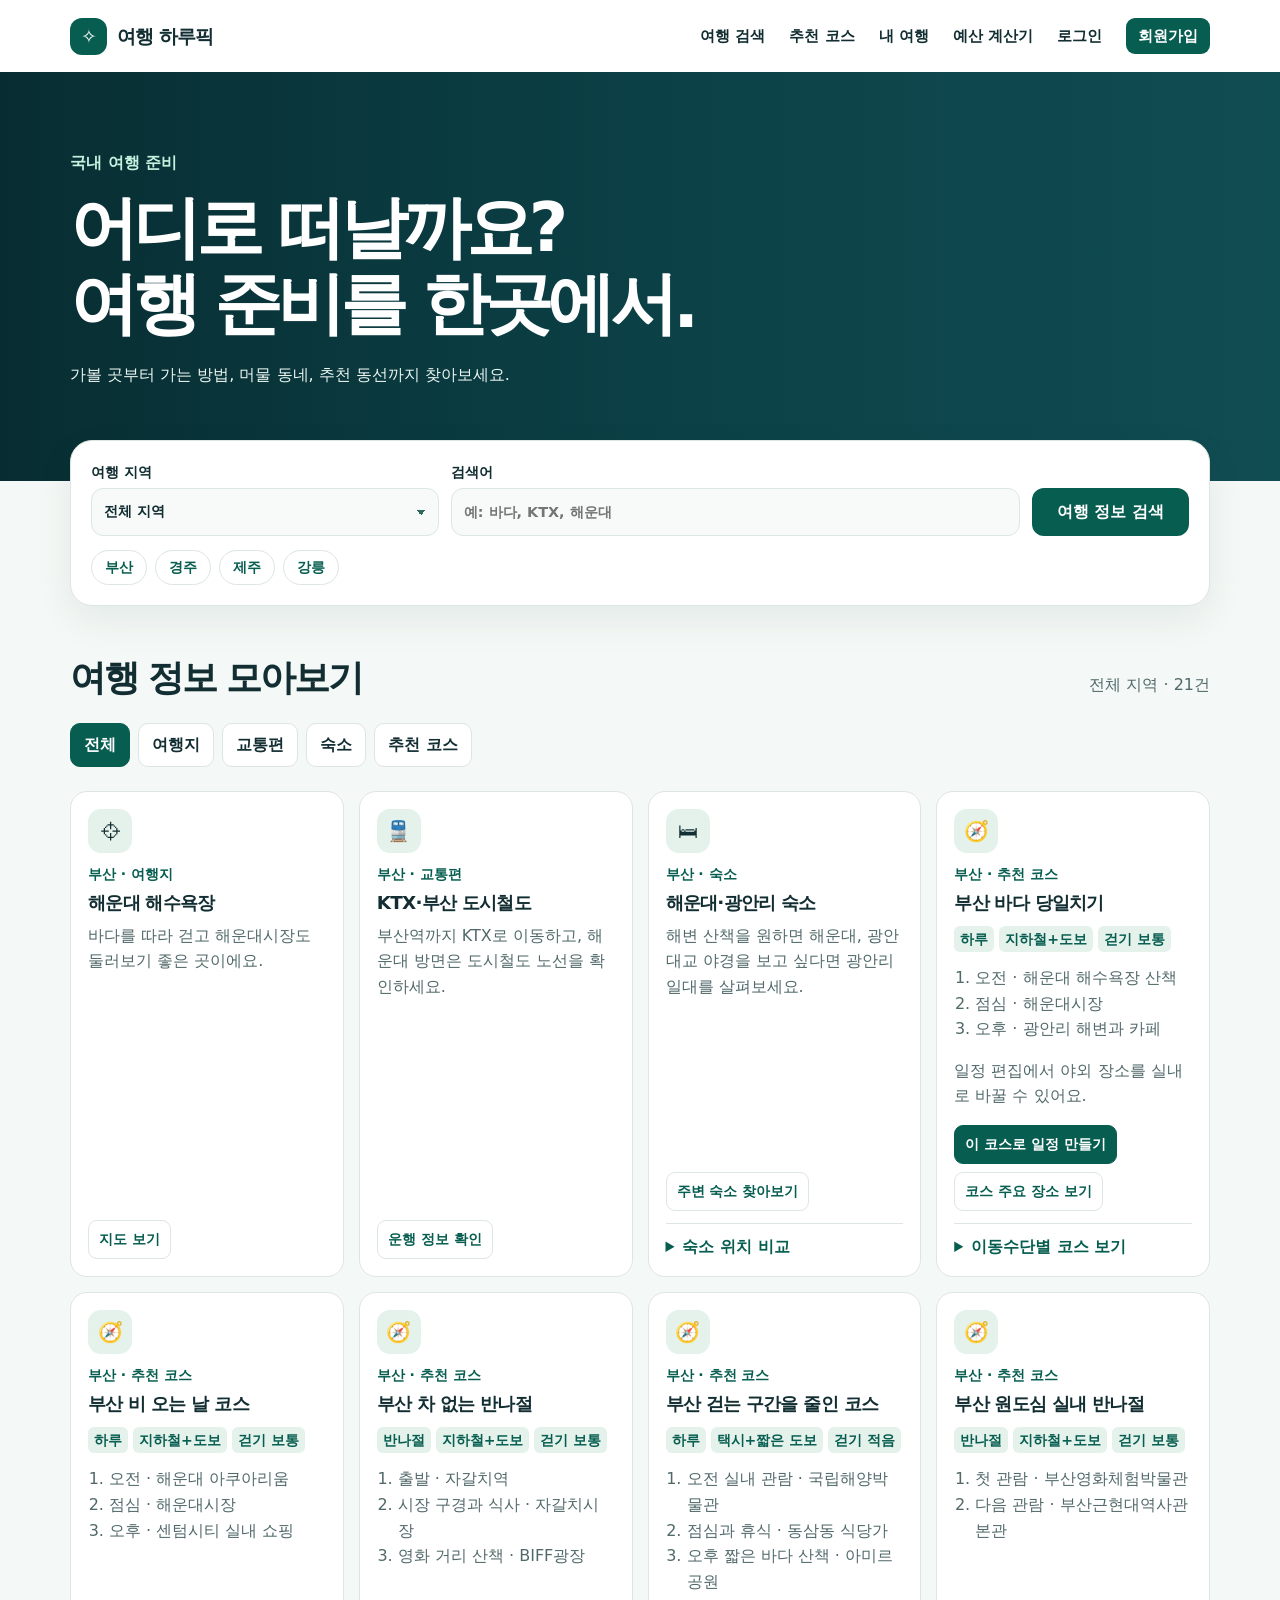
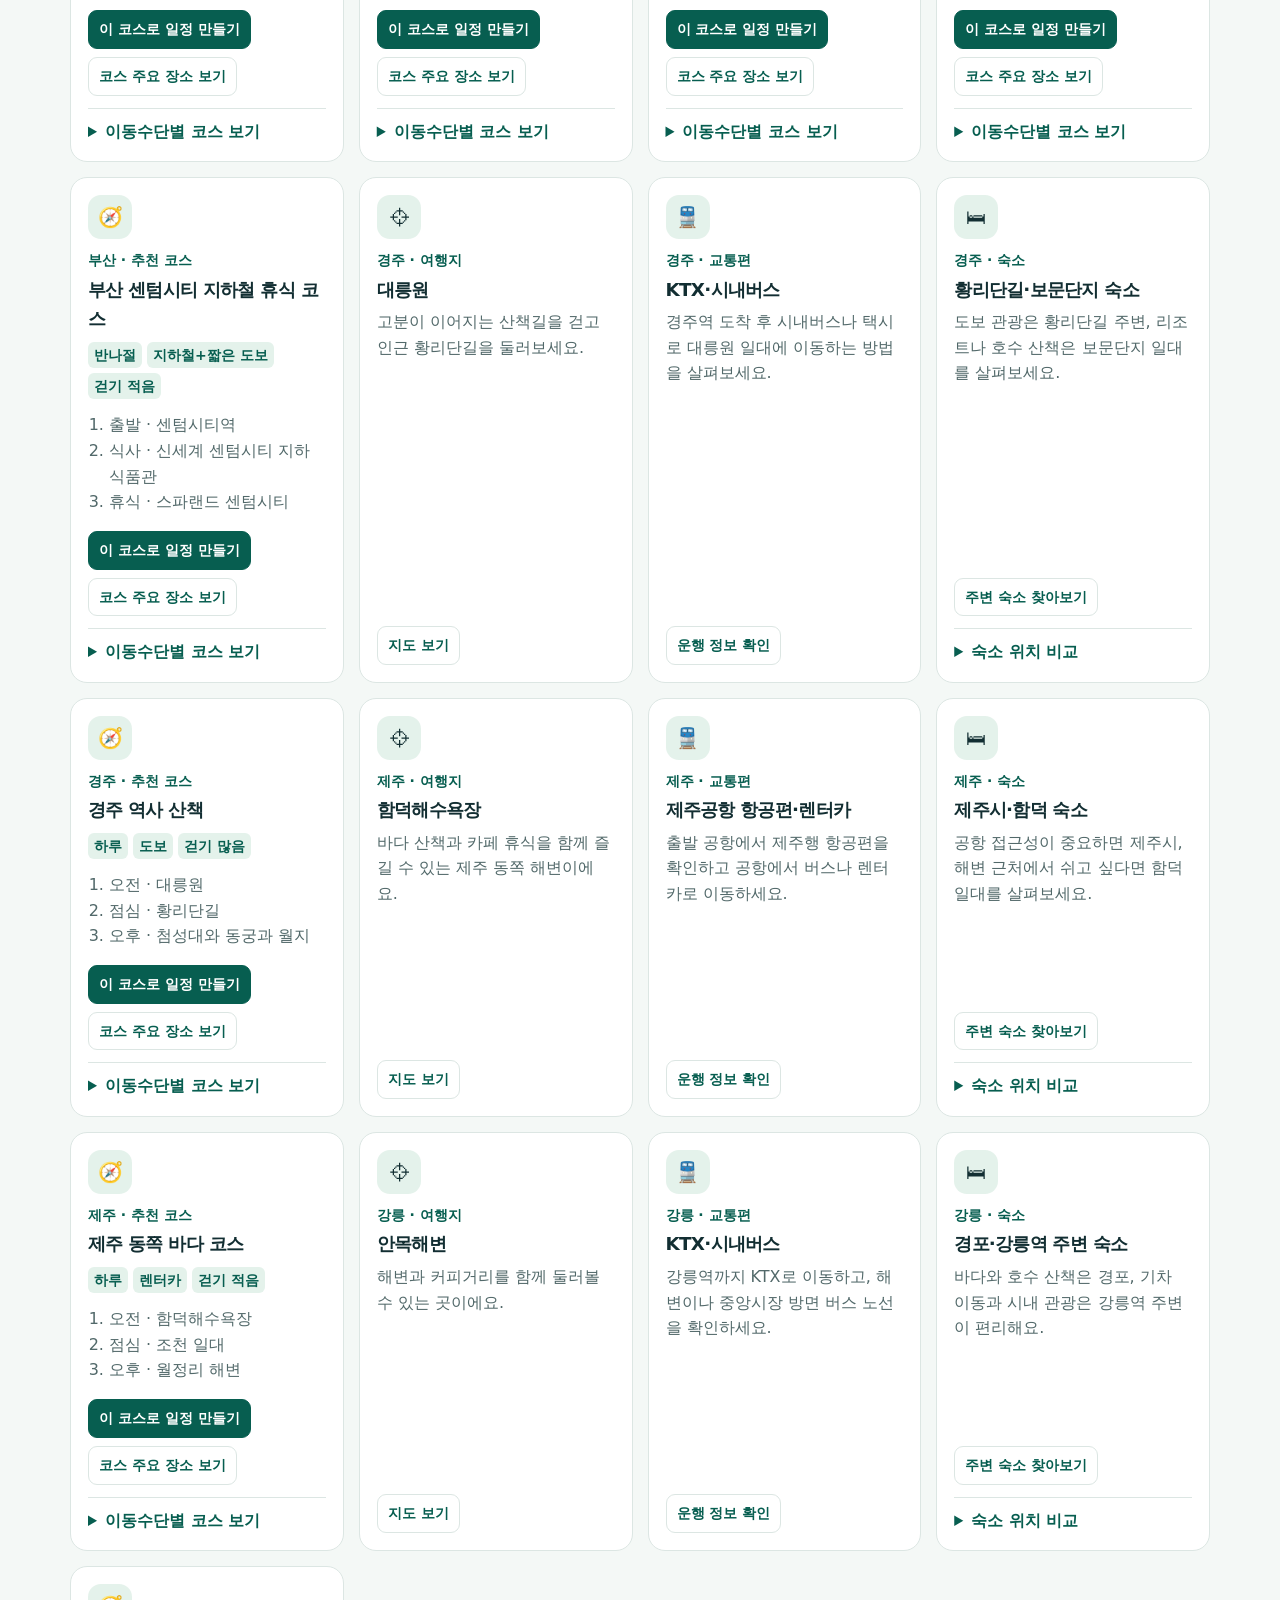
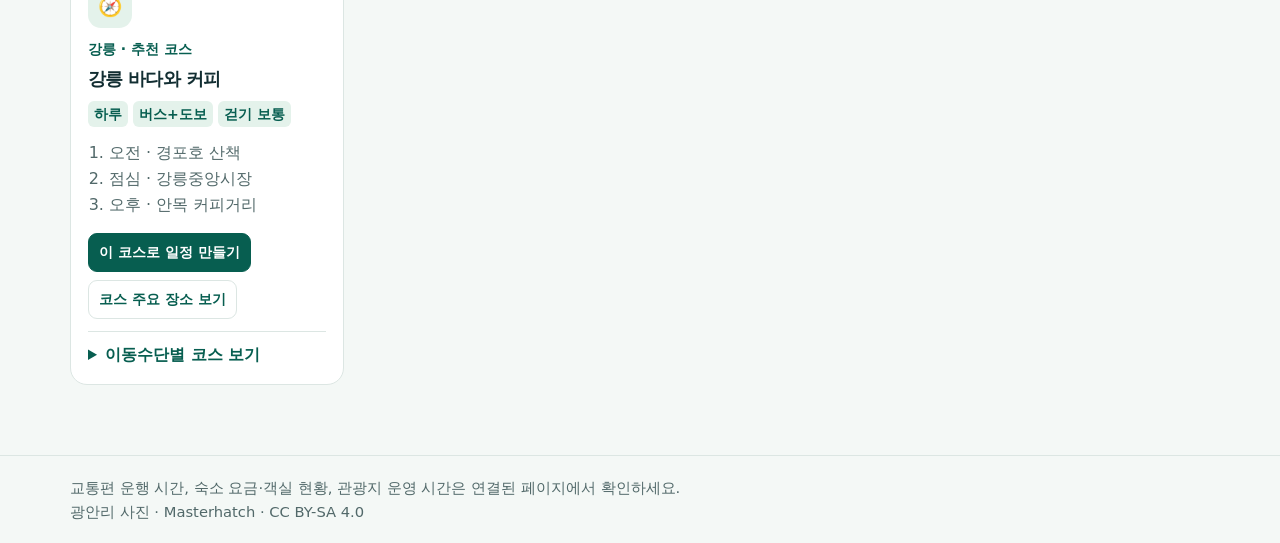
==== index.html @ 61b20cc6 "Initial commit: Harupick travel planner" ====
<!doctype html>
<html lang="ko">
<head>
<meta charset="utf-8">
<meta name="viewport" content="width=device-width, initial-scale=1">
<meta name="description" content="국내 여행지, 교통편, 숙소, 추천 코스를 한 번에 찾아보세요.">
<title>여행 하루픽 | 국내 여행 준비</title>
<style>
:root{--ink:#122e32;--muted:#52696a;--line:#dce6e3;--paper:#f4f8f6;--green:#075e50;--mint:#e4f2eb}*{box-sizing:border-box}html{scroll-behavior:smooth}body{margin:0;color:var(--ink);background:var(--paper);font:16px/1.6 system-ui,"Malgun Gothic",sans-serif}button,input,select{font:inherit}button,select{cursor:pointer}a{color:inherit;text-decoration:none}button:focus-visible,a:focus-visible,input:focus-visible,select:focus-visible{outline:3px solid #268b78;outline-offset:3px}.wrap{width:min(1140px,calc(100% - 48px));margin:auto}header{background:white}header .wrap{display:flex;justify-content:space-between;align-items:center;min-height:72px;gap:12px}.brand{display:flex;align-items:center;gap:10px;font-size:1.18rem;font-weight:850;letter-spacing:-.05em}.brand-icon{display:grid;place-items:center;width:37px;height:37px;border-radius:12px;background:var(--green);color:white}nav{display:flex;gap:24px;font-weight:700;font-size:.94rem}.hero{background:linear-gradient(90deg,#072c31f5,#093b41b0 52%,#123e5015),url('https://thumb.wikimedia.org/wikipedia/commons/thumb/d/d4/Gwangalli_Beach_and_Gwangan_Bridge_Busan.jpg/1280px-Gwangalli_Beach_and_Gwangan_Bridge_Busan.jpg') center 53%/cover,#104e53;color:white;padding:78px 0 93px}.hero .kicker{font-weight:700;color:#c4f2df;margin:0 0 14px}.hero h1{font-size:clamp(2.3rem,6vw,4.25rem);line-height:1.12;letter-spacing:-.075em;margin:0 0 20px}.hero p{margin:0;color:#edf7f2}.search-box{position:relative;margin-top:-41px;background:white;border:1px solid var(--line);border-radius:22px;padding:20px;box-shadow:0 14px 38px #123b3012}form{display:grid;grid-template-columns:1.1fr 1.8fr auto;gap:12px;align-items:end}label{display:grid;gap:4px;font-size:.9rem;font-weight:750}input,select{width:100%;min-width:0;border:1px solid var(--line);border-radius:12px;background:#f7faf8;padding:11px 12px;color:var(--ink);height:48px}select{appearance:none;background-image:linear-gradient(45deg,transparent 50%,#32695e 50%),linear-gradient(135deg,#32695e 50%,transparent 50%);background-position:calc(100% - 17px) 21px,calc(100% - 12px) 21px;background-size:5px 5px;background-repeat:no-repeat;padding-right:25px}.primary{border:0;border-radius:12px;background:var(--green);color:white;padding:11px 25px;min-height:48px;font-weight:800}.chips,.filters{display:flex;gap:8px;flex-wrap:wrap}.chips{margin-top:14px}.chip{background:white;color:var(--green);border:1px solid var(--line);border-radius:999px;padding:5px 13px;font-weight:700;font-size:.9rem}.chip[aria-pressed=true]{background:var(--mint);border-color:#8cc5b5}.results{padding:43px 0 70px}.heading{display:flex;justify-content:space-between;align-items:baseline;flex-wrap:wrap;gap:8px}h2{font-size:clamp(1.65rem,4vw,2.25rem);letter-spacing:-.06em;margin:0}.heading p{margin:0;color:var(--muted)}.filters{margin:17px 0 24px}.filter{border:1px solid var(--line);border-radius:10px;background:white;padding:8px 13px;color:var(--ink);font-weight:750}.filter[aria-pressed=true]{background:var(--green);color:white;border-color:var(--green)}.grid{display:grid;grid-template-columns:repeat(4,minmax(0,1fr));gap:15px}.card{background:white;border:1px solid var(--line);border-radius:17px;min-width:0;padding:17px;display:flex;flex-direction:column;align-items:flex-start}.icon{display:grid;place-items:center;width:44px;height:44px;border-radius:13px;background:var(--mint);margin-bottom:10px;font-size:1.25rem}.meta{font-size:.875rem;font-weight:750;color:var(--green);margin:0}.card h3{font-size:1.15rem;letter-spacing:-.04em;margin:3px 0 5px}.card .desc{color:var(--muted);margin:0 0 16px;overflow-wrap:anywhere}.card a{border:1px solid var(--line);border-radius:9px;padding:7px 10px;font-size:.89rem;font-weight:750;color:var(--green);margin-top:auto}.card a:hover,.chip:hover{background:var(--mint)}.empty{grid-column:1/-1;padding:24px;background:white;border-radius:12px}.foot{border-top:1px solid var(--line);padding:20px 0;color:var(--muted);font-size:.92rem}.course{margin:0 0 16px;padding-left:21px;color:var(--muted)}@media(max-width:900px){.grid{grid-template-columns:repeat(2,minmax(0,1fr))}}@media(max-width:540px){.wrap{width:calc(100% - 28px)}header .wrap{min-height:60px}nav{gap:10px;font-size:.82rem}.hero{padding:54px 0 75px}.search-box{padding:13px;margin-top:-33px}form{grid-template-columns:1fr 1fr;gap:8px}form button{grid-column:1/-1}.grid{grid-template-columns:1fr}.results{padding-top:30px}}
nav{align-items:center}.join-link{background:var(--green);color:white;border-radius:9px;padding:6px 12px;white-space:nowrap}@media(max-width:650px){header .wrap{flex-wrap:wrap;gap:4px;padding:9px 0}nav{width:100%;justify-content:space-between;gap:6px;min-height:38px}nav a{white-space:nowrap}nav{flex-wrap:wrap;justify-content:flex-start;column-gap:12px}}
.card-actions{display:flex;gap:8px;flex-wrap:wrap;margin-top:auto}.card-actions a{margin:0}.card-actions .course-plan{background:var(--green);border-color:var(--green);color:white}.card-actions .course-plan:hover{background:#034a3f}.sr-only{position:absolute;width:1px;height:1px;padding:0;margin:-1px;overflow:hidden;clip-path:inset(50%);white-space:nowrap}
.course-profile{display:flex;flex-wrap:wrap;gap:5px;margin:3px 0 13px;max-width:100%;color:var(--green);font-size:.875rem;font-weight:700}.course-profile span{background:var(--mint);border-radius:6px;padding:2px 6px}
.course-conditions{border:1px solid var(--line);border-radius:14px;padding:12px 16px 15px;margin:0 0 20px;min-inline-size:0;background:white}.course-conditions legend{font-weight:750;padding:0 6px}.course-condition-row{display:flex;align-items:center;gap:10px;flex-wrap:wrap}.course-condition-row .chips{margin:0}.course-condition-reset{background:transparent;border:0;color:var(--green);text-decoration:underline;font-weight:700;font-size:.9rem;padding:5px}.course-condition-help{color:var(--muted);font-size:.9rem;margin:8px 0 0}
</style>
<link rel="stylesheet" href="./course-transport.css">
</head>
<body>
<header><div class="wrap"><a class="brand" href="#top"><span class="brand-icon" aria-hidden="true">✧</span>여행 하루픽</a><nav aria-label="주 메뉴"><a href="#search">여행 검색</a><a href="#results" id="course-nav">추천 코스</a><a href="./my-trip.html">내 여행</a><a href="./budget.html">예산 계산기</a><a href="./login.html">로그인</a><a class="join-link" href="./signup.html">회원가입</a></nav></div></header>
<main id="top">
<section class="hero"><div class="wrap"><p class="kicker">국내 여행 준비</p><h1>어디로 떠날까요?<br>여행 준비를 한곳에서.</h1><p>가볼 곳부터 가는 방법, 머물 동네, 추천 동선까지 찾아보세요.</p></div></section>
<section class="wrap search-box" id="search" aria-label="여행 검색">
<form id="search-form"><label for="region">여행 지역<select id="region"><option value="">전체 지역</option><option>부산</option><option>경주</option><option>제주</option><option>강릉</option></select></label><label for="keyword">검색어<input id="keyword" type="search" placeholder="예: 바다, KTX, 해운대"></label><button class="primary">여행 정보 검색</button></form>
<div class="chips" id="cities" aria-label="지역 바로 선택"></div></section>
<section class="results wrap" id="results"><div class="heading"><h2>여행 정보 모아보기</h2><p id="summary" role="status"></p></div><div class="filters" id="filters" aria-label="결과 유형"></div><fieldset id="course-conditions" class="course-conditions" aria-describedby="course-condition-help" hidden>
<legend>내 조건으로 코스 찾기</legend>
<div class="course-condition-row"><div class="chips" id="course-condition-buttons"></div><button type="button" id="clear-course-conditions" class="course-condition-reset" hidden>조건 초기화</button></div>
<p id="course-condition-help" class="course-condition-help">여러 조건을 고르면 모두 맞는 코스가 표시됩니다. ‘차 없이’는 대중교통이나 도보 기준입니다.</p>
</fieldset><div class="grid" id="cards"></div></section>
</main>
<footer class="foot"><div class="wrap">교통편 운행 시간, 숙소 요금·객실 현황, 관광지 운영 시간은 연결된 페이지에서 확인하세요.<br>광안리 사진 · <a href="https://commons.wikimedia.org/wiki/File:Gwangalli_Beach_and_Gwangan_Bridge_Busan.jpg">Masterhatch</a> · <a href="https://creativecommons.org/licenses/by-sa/4.0/">CC BY-SA 4.0</a></div></footer>
<script type="module" src="app.js"></script>
</body></html>
---- course-transport.css ----
.course-transport{width:100%;margin-top:12px;border-top:1px solid var(--line);padding-top:10px;overflow-wrap:anywhere}
.course-transport summary{cursor:pointer;font-weight:750;color:var(--green)}
.course-transport label{display:grid;gap:4px;margin-top:10px;font-size:.9rem;font-weight:700}
.course-transport select{width:100%;min-height:40px;border:1px solid var(--line);border-radius:8px;color:var(--ink);background-color:#f7faf8;padding:5px 10px;font:inherit}
.course-transport ol{display:grid;gap:10px;margin:10px 0;padding-left:22px}
.course-transport a,.card .course-transport a{display:block;border:0;padding:0;margin:2px 0;color:var(--green);text-decoration:underline;font-size:.9rem}
.course-transport p{font-size:.88rem;color:var(--muted);margin:6px 0 0}
.stay-comparison ul{display:grid;gap:12px;list-style:none;margin:12px 0;padding:0}
.stay-comparison li{border:1px solid var(--line);border-radius:10px;padding:10px}
.stay-comparison li p{margin:2px 0 6px}
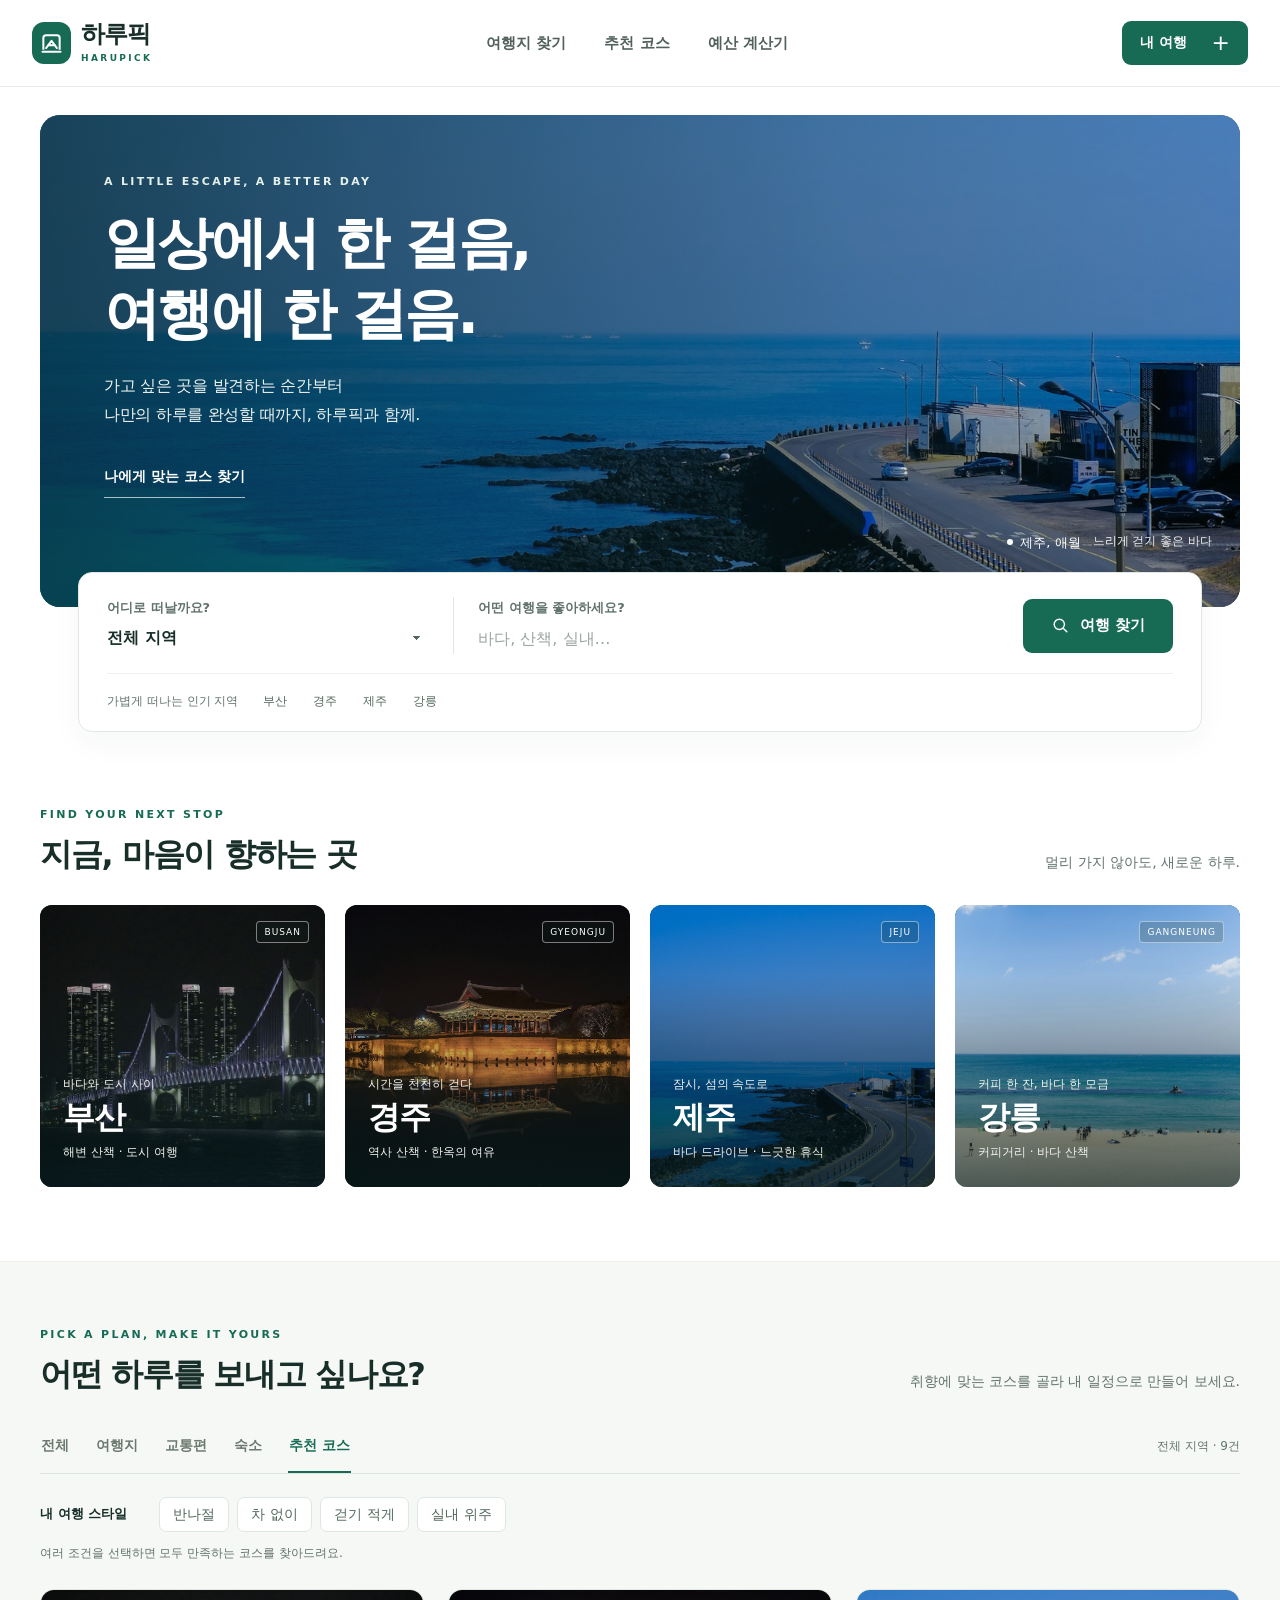
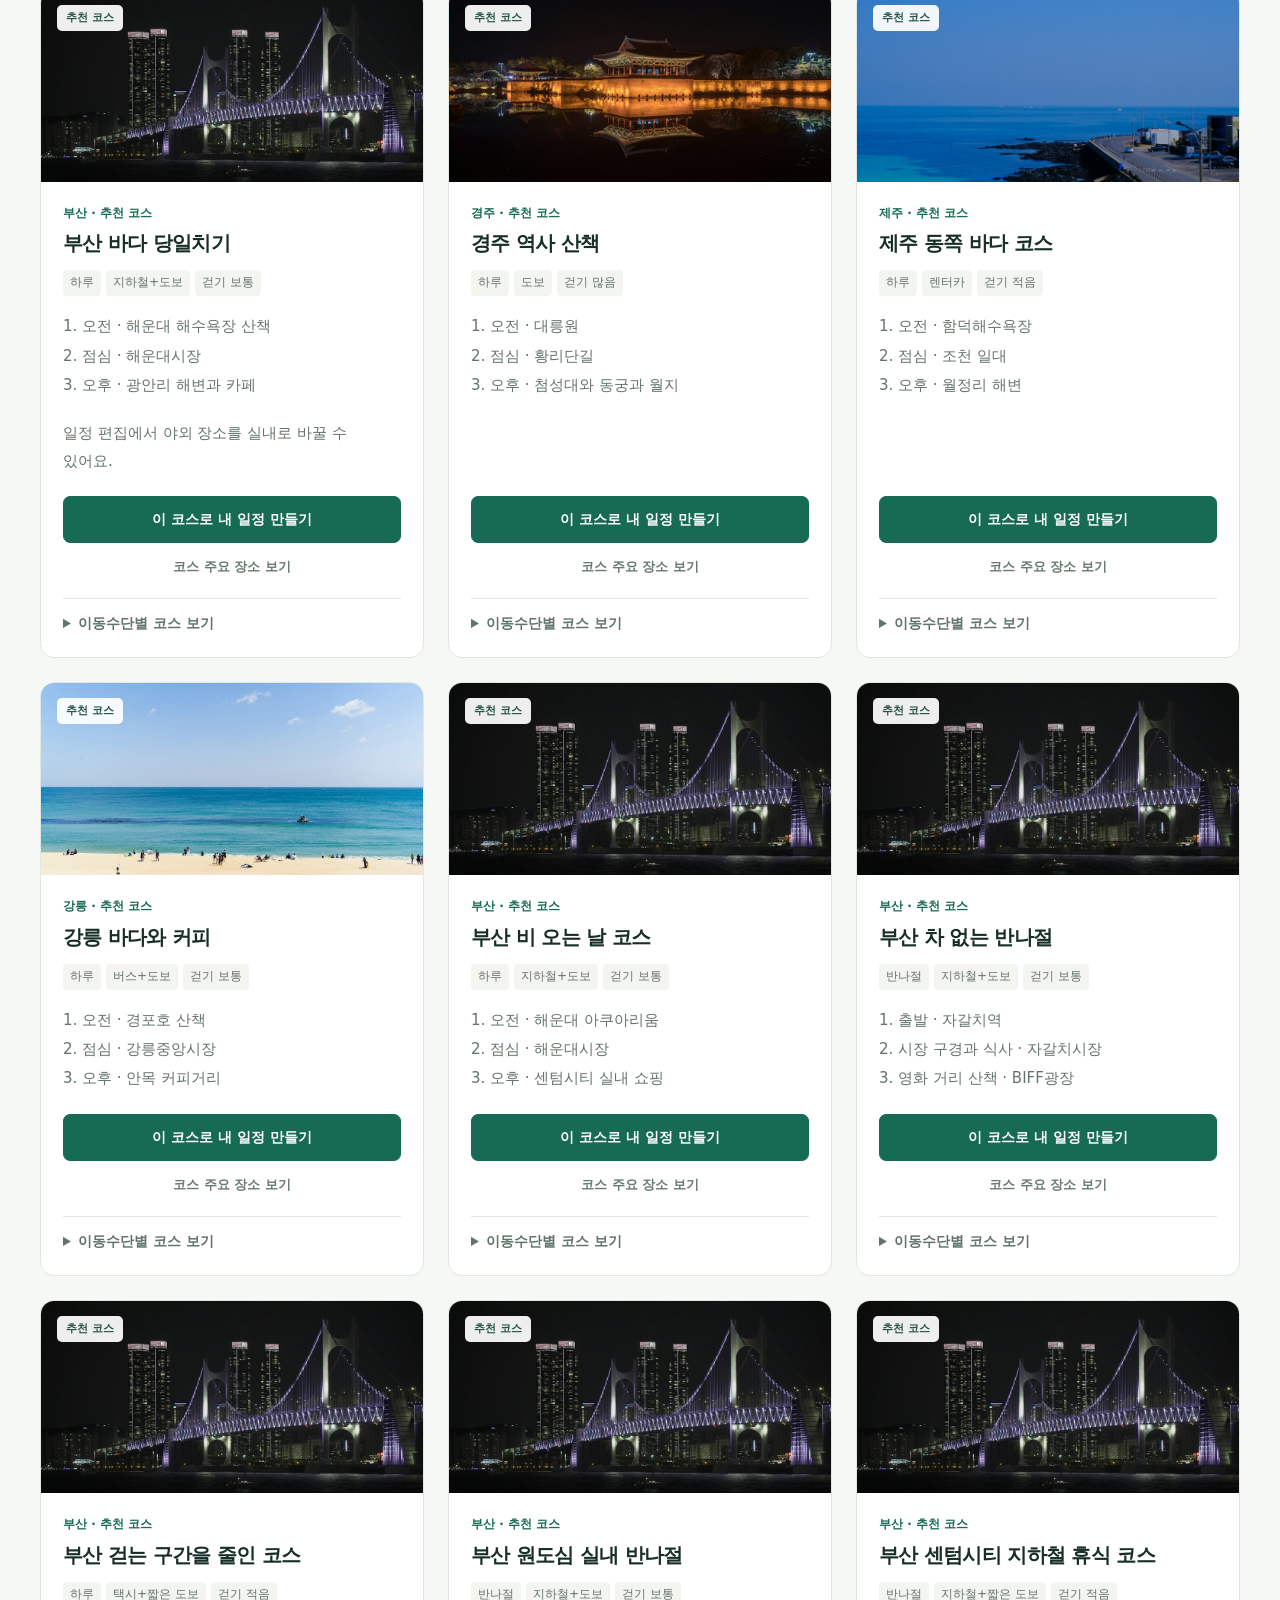
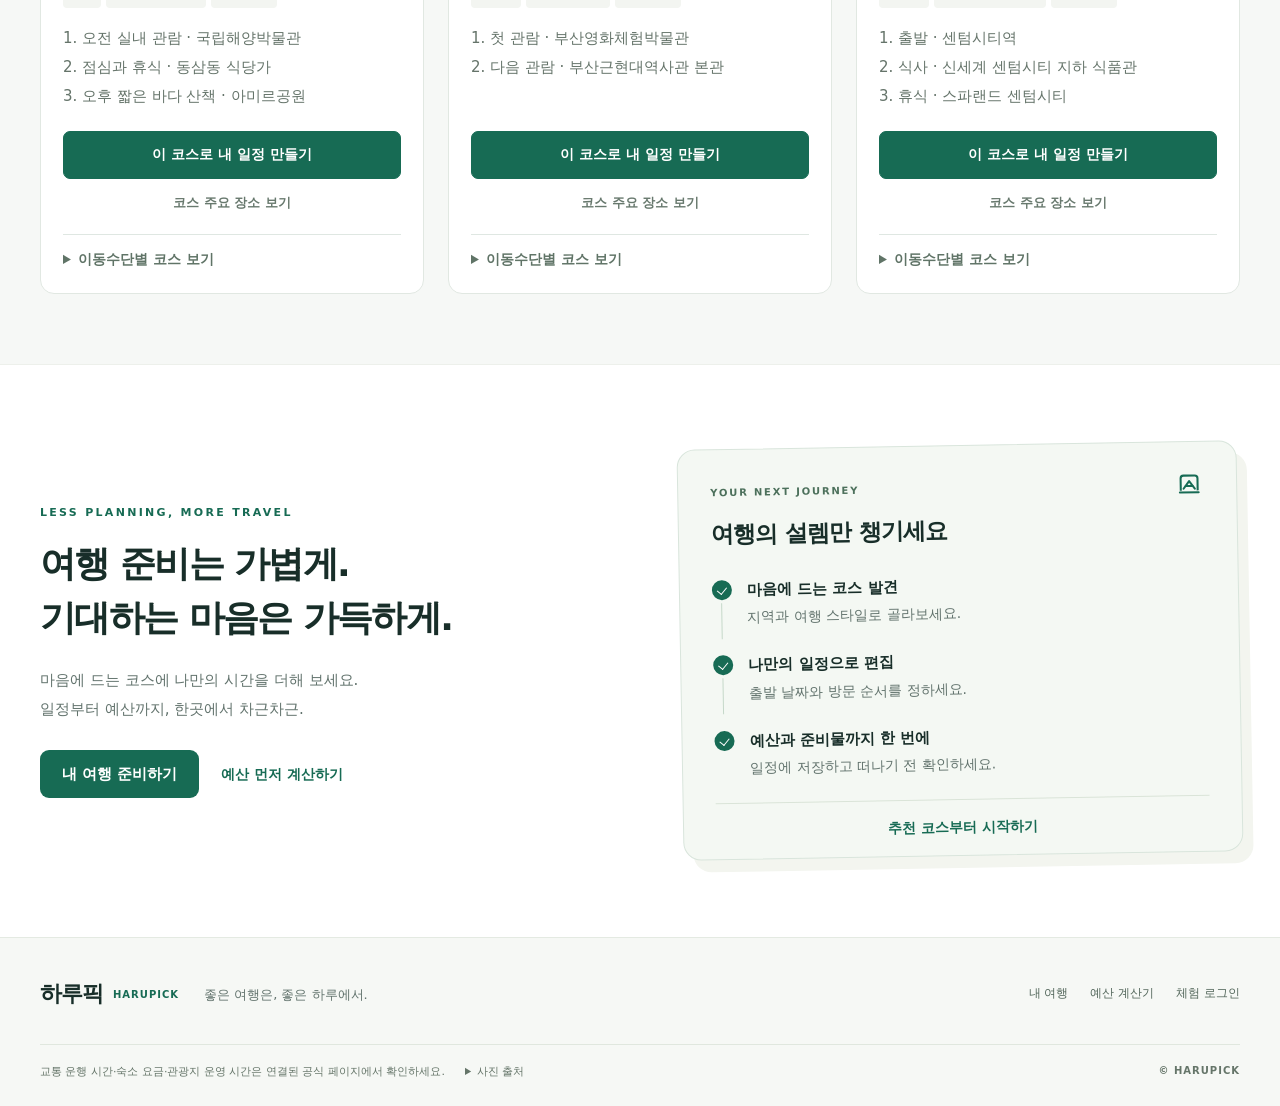
==== commit 982c241d: "Redesign Harupick with destination photography and clearer trip planning" ====
--- a/index.html
+++ b/index.html
@@ -3,30 +3,33 @@
 <head>
 <meta charset="utf-8">
 <meta name="viewport" content="width=device-width, initial-scale=1">
-<meta name="description" content="국내 여행지, 교통편, 숙소, 추천 코스를 한 번에 찾아보세요.">
-<title>여행 하루픽 | 국내 여행 준비</title>
-<style>
-:root{--ink:#122e32;--muted:#52696a;--line:#dce6e3;--paper:#f4f8f6;--green:#075e50;--mint:#e4f2eb}*{box-sizing:border-box}html{scroll-behavior:smooth}body{margin:0;color:var(--ink);background:var(--paper);font:16px/1.6 system-ui,"Malgun Gothic",sans-serif}button,input,select{font:inherit}button,select{cursor:pointer}a{color:inherit;text-decoration:none}button:focus-visible,a:focus-visible,input:focus-visible,select:focus-visible{outline:3px solid #268b78;outline-offset:3px}.wrap{width:min(1140px,calc(100% - 48px));margin:auto}header{background:white}header .wrap{display:flex;justify-content:space-between;align-items:center;min-height:72px;gap:12px}.brand{display:flex;align-items:center;gap:10px;font-size:1.18rem;font-weight:850;letter-spacing:-.05em}.brand-icon{display:grid;place-items:center;width:37px;height:37px;border-radius:12px;background:var(--green);color:white}nav{display:flex;gap:24px;font-weight:700;font-size:.94rem}.hero{background:linear-gradient(90deg,#072c31f5,#093b41b0 52%,#123e5015),url('https://thumb.wikimedia.org/wikipedia/commons/thumb/d/d4/Gwangalli_Beach_and_Gwangan_Bridge_Busan.jpg/1280px-Gwangalli_Beach_and_Gwangan_Bridge_Busan.jpg') center 53%/cover,#104e53;color:white;padding:78px 0 93px}.hero .kicker{font-weight:700;color:#c4f2df;margin:0 0 14px}.hero h1{font-size:clamp(2.3rem,6vw,4.25rem);line-height:1.12;letter-spacing:-.075em;margin:0 0 20px}.hero p{margin:0;color:#edf7f2}.search-box{position:relative;margin-top:-41px;background:white;border:1px solid var(--line);border-radius:22px;padding:20px;box-shadow:0 14px 38px #123b3012}form{display:grid;grid-template-columns:1.1fr 1.8fr auto;gap:12px;align-items:end}label{display:grid;gap:4px;font-size:.9rem;font-weight:750}input,select{width:100%;min-width:0;border:1px solid var(--line);border-radius:12px;background:#f7faf8;padding:11px 12px;color:var(--ink);height:48px}select{appearance:none;background-image:linear-gradient(45deg,transparent 50%,#32695e 50%),linear-gradient(135deg,#32695e 50%,transparent 50%);background-position:calc(100% - 17px) 21px,calc(100% - 12px) 21px;background-size:5px 5px;background-repeat:no-repeat;padding-right:25px}.primary{border:0;border-radius:12px;background:var(--green);color:white;padding:11px 25px;min-height:48px;font-weight:800}.chips,.filters{display:flex;gap:8px;flex-wrap:wrap}.chips{margin-top:14px}.chip{background:white;color:var(--green);border:1px solid var(--line);border-radius:999px;padding:5px 13px;font-weight:700;font-size:.9rem}.chip[aria-pressed=true]{background:var(--mint);border-color:#8cc5b5}.results{padding:43px 0 70px}.heading{display:flex;justify-content:space-between;align-items:baseline;flex-wrap:wrap;gap:8px}h2{font-size:clamp(1.65rem,4vw,2.25rem);letter-spacing:-.06em;margin:0}.heading p{margin:0;color:var(--muted)}.filters{margin:17px 0 24px}.filter{border:1px solid var(--line);border-radius:10px;background:white;padding:8px 13px;color:var(--ink);font-weight:750}.filter[aria-pressed=true]{background:var(--green);color:white;border-color:var(--green)}.grid{display:grid;grid-template-columns:repeat(4,minmax(0,1fr));gap:15px}.card{background:white;border:1px solid var(--line);border-radius:17px;min-width:0;padding:17px;display:flex;flex-direction:column;align-items:flex-start}.icon{display:grid;place-items:center;width:44px;height:44px;border-radius:13px;background:var(--mint);margin-bottom:10px;font-size:1.25rem}.meta{font-size:.875rem;font-weight:750;color:var(--green);margin:0}.card h3{font-size:1.15rem;letter-spacing:-.04em;margin:3px 0 5px}.card .desc{color:var(--muted);margin:0 0 16px;overflow-wrap:anywhere}.card a{border:1px solid var(--line);border-radius:9px;padding:7px 10px;font-size:.89rem;font-weight:750;color:var(--green);margin-top:auto}.card a:hover,.chip:hover{background:var(--mint)}.empty{grid-column:1/-1;padding:24px;background:white;border-radius:12px}.foot{border-top:1px solid var(--line);padding:20px 0;color:var(--muted);font-size:.92rem}.course{margin:0 0 16px;padding-left:21px;color:var(--muted)}@media(max-width:900px){.grid{grid-template-columns:repeat(2,minmax(0,1fr))}}@media(max-width:540px){.wrap{width:calc(100% - 28px)}header .wrap{min-height:60px}nav{gap:10px;font-size:.82rem}.hero{padding:54px 0 75px}.search-box{padding:13px;margin-top:-33px}form{grid-template-columns:1fr 1fr;gap:8px}form button{grid-column:1/-1}.grid{grid-template-columns:1fr}.results{padding-top:30px}}
-nav{align-items:center}.join-link{background:var(--green);color:white;border-radius:9px;padding:6px 12px;white-space:nowrap}@media(max-width:650px){header .wrap{flex-wrap:wrap;gap:4px;padding:9px 0}nav{width:100%;justify-content:space-between;gap:6px;min-height:38px}nav a{white-space:nowrap}nav{flex-wrap:wrap;justify-content:flex-start;column-gap:12px}}
-.card-actions{display:flex;gap:8px;flex-wrap:wrap;margin-top:auto}.card-actions a{margin:0}.card-actions .course-plan{background:var(--green);border-color:var(--green);color:white}.card-actions .course-plan:hover{background:#034a3f}.sr-only{position:absolute;width:1px;height:1px;padding:0;margin:-1px;overflow:hidden;clip-path:inset(50%);white-space:nowrap}
-.course-profile{display:flex;flex-wrap:wrap;gap:5px;margin:3px 0 13px;max-width:100%;color:var(--green);font-size:.875rem;font-weight:700}.course-profile span{background:var(--mint);border-radius:6px;padding:2px 6px}
-.course-conditions{border:1px solid var(--line);border-radius:14px;padding:12px 16px 15px;margin:0 0 20px;min-inline-size:0;background:white}.course-conditions legend{font-weight:750;padding:0 6px}.course-condition-row{display:flex;align-items:center;gap:10px;flex-wrap:wrap}.course-condition-row .chips{margin:0}.course-condition-reset{background:transparent;border:0;color:var(--green);text-decoration:underline;font-weight:700;font-size:.9rem;padding:5px}.course-condition-help{color:var(--muted);font-size:.9rem;margin:8px 0 0}
-</style>
+<meta name="theme-color" content="#176b54">
+<meta name="description" content="마음에 드는 국내 여행지를 발견하고, 추천 코스를 나만의 일정으로 만들어 보세요. 여행 준비의 시작, 하루픽.">
+<title>여행 하루픽 | 일상에서 한 걸음, 여행에 한 걸음</title>
+<link rel="icon" href="./favicon.svg" type="image/svg+xml">
+<link rel="preload" as="image" href="./assets/jeju.jpg">
+<link rel="stylesheet" href="./ui.css">
+<link rel="stylesheet" href="./home.css">
 <link rel="stylesheet" href="./course-transport.css">
+<script type="module" src="./app.js"></script>
 </head>
-<body>
-<header><div class="wrap"><a class="brand" href="#top"><span class="brand-icon" aria-hidden="true">✧</span>여행 하루픽</a><nav aria-label="주 메뉴"><a href="#search">여행 검색</a><a href="#results" id="course-nav">추천 코스</a><a href="./my-trip.html">내 여행</a><a href="./budget.html">예산 계산기</a><a href="./login.html">로그인</a><a class="join-link" href="./signup.html">회원가입</a></nav></div></header>
-<main id="top">
-<section class="hero"><div class="wrap"><p class="kicker">국내 여행 준비</p><h1>어디로 떠날까요?<br>여행 준비를 한곳에서.</h1><p>가볼 곳부터 가는 방법, 머물 동네, 추천 동선까지 찾아보세요.</p></div></section>
-<section class="wrap search-box" id="search" aria-label="여행 검색">
-<form id="search-form"><label for="region">여행 지역<select id="region"><option value="">전체 지역</option><option>부산</option><option>경주</option><option>제주</option><option>강릉</option></select></label><label for="keyword">검색어<input id="keyword" type="search" placeholder="예: 바다, KTX, 해운대"></label><button class="primary">여행 정보 검색</button></form>
-<div class="chips" id="cities" aria-label="지역 바로 선택"></div></section>
-<section class="results wrap" id="results"><div class="heading"><h2>여행 정보 모아보기</h2><p id="summary" role="status"></p></div><div class="filters" id="filters" aria-label="결과 유형"></div><fieldset id="course-conditions" class="course-conditions" aria-describedby="course-condition-help" hidden>
-<legend>내 조건으로 코스 찾기</legend>
-<div class="course-condition-row"><div class="chips" id="course-condition-buttons"></div><button type="button" id="clear-course-conditions" class="course-condition-reset" hidden>조건 초기화</button></div>
-<p id="course-condition-help" class="course-condition-help">여러 조건을 고르면 모두 맞는 코스가 표시됩니다. ‘차 없이’는 대중교통이나 도보 기준입니다.</p>
-</fieldset><div class="grid" id="cards"></div></section>
+<body class="home">
+<a class="skip-link" href="#main">본문으로 바로가기</a>
+<header class="site-header"><div class="header-inner"><a class="brand" href="./index.html" aria-label="여행 하루픽 홈"><span class="brand-mark"><svg viewBox="0 0 32 32" fill="none" aria-hidden="true"><path d="M7 23V10a3 3 0 0 1 3-3h12a3 3 0 0 1 3 3v13" stroke="currentColor" stroke-width="2.2"/><path d="m10 21 6-8 6 8M12 18h8M6 25h20" stroke="currentColor" stroke-width="2.2" stroke-linecap="round" stroke-linejoin="round"/></svg></span><span class="brand-word">하루픽<small>HARUPICK</small></span></a><nav class="main-nav" aria-label="주 메뉴"><a href="./index.html#destinations">여행지 찾기</a><a href="./index.html?view=courses#results">추천 코스</a><a href="./budget.html">예산 계산기</a></nav><a class="header-trip" href="./my-trip.html">내 여행 <span aria-hidden="true">+</span></a></div></header>
+<main id="main">
+<section class="hero shell" aria-labelledby="hero-title">
+<div class="hero-visual"><img src="./assets/jeju.jpg" alt="푸른 제주 애월 바다와 해안 산책길" width="1600" height="1000" fetchpriority="high"><div class="hero-shade"></div><div class="hero-copy"><p class="eyebrow">A LITTLE ESCAPE, A BETTER DAY</p><h1 id="hero-title">일상에서 한 걸음,<br>여행에 한 걸음.</h1><p class="hero-description">가고 싶은 곳을 발견하는 순간부터<br>나만의 하루를 완성할 때까지, 하루픽과 함께.</p><a class="hero-link" href="#results" id="course-nav">나에게 맞는 코스 찾기</a></div><div class="hero-location"><span class="location-dot" aria-hidden="true"></span> 제주, 애월 <span>느리게 걷기 좋은 바다</span></div></div>
+<div class="search-panel" id="search"><form id="search-form" role="search" aria-label="국내 여행 검색"><label for="region"><span>어디로 떠날까요?</span><select id="region"><option value="">전체 지역</option><option>부산</option><option>경주</option><option>제주</option><option>강릉</option></select></label><label for="keyword"><span>어떤 여행을 좋아하세요?</span><input id="keyword" type="search" placeholder="바다, 산책, 실내…" autocomplete="off"></label><button class="primary search-submit" type="submit"><svg viewBox="0 0 24 24" fill="none" aria-hidden="true"><circle cx="10.5" cy="10.5" r="6.5" stroke="currentColor" stroke-width="1.8"/><path d="m16 16 4 4" stroke="currentColor" stroke-width="1.8" stroke-linecap="round"/></svg>여행 찾기</button></form><div class="search-bottom"><span>가볍게 떠나는 인기 지역</span><div class="chips" id="cities" aria-label="지역 바로 선택"></div></div></div>
+</section>
+<section class="destinations shell section" id="destinations" aria-labelledby="destination-heading"><div class="section-heading"><div><p class="eyebrow green">FIND YOUR NEXT STOP</p><h2 id="destination-heading">지금, 마음이 향하는 곳</h2></div><p>멀리 가지 않아도, 새로운 하루.</p></div>
+<div class="destination-grid">
+<button class="destination" type="button" data-city="부산" aria-label="부산 여행 코스 보기"><img src="./assets/busan.jpg" alt="부산 광안대교의 야경" width="640" height="800" loading="lazy"><span class="destination-content"><small>바다와 도시 사이</small><strong>부산</strong><span>해변 산책 · 도시 여행</span></span><span class="destination-tag">BUSAN</span></button>
+<button class="destination" type="button" data-city="경주" aria-label="경주 여행 코스 보기"><img src="./assets/gyeongju.jpg" alt="잔잔한 연못에 비친 경주 동궁과 월지의 야경" width="640" height="800" loading="lazy"><span class="destination-content"><small>시간을 천천히 걷다</small><strong>경주</strong><span>역사 산책 · 한옥의 여유</span></span><span class="destination-tag">GYEONGJU</span></button>
+<button class="destination" type="button" data-city="제주" aria-label="제주 여행 코스 보기"><img src="./assets/jeju.jpg" alt="제주 애월의 푸른 해안 풍경" width="640" height="800" loading="lazy"><span class="destination-content"><small>잠시, 섬의 속도로</small><strong>제주</strong><span>바다 드라이브 · 느긋한 휴식</span></span><span class="destination-tag">JEJU</span></button>
+<button class="destination" type="button" data-city="강릉" aria-label="강릉 여행 코스 보기"><img src="./assets/gangneung.jpg" alt="강릉의 모래 해변과 푸른 바다" width="640" height="800" loading="lazy"><span class="destination-content"><small>커피 한 잔, 바다 한 모금</small><strong>강릉</strong><span>커피거리 · 바다 산책</span></span><span class="destination-tag">GANGNEUNG</span></button>
+</div></section>
+<section class="explore-section" id="results" aria-labelledby="results-heading"><div class="shell"><div class="section-heading"><div><p class="eyebrow green">PICK A PLAN, MAKE IT YOURS</p><h2 id="results-heading">어떤 하루를 보내고 싶나요?</h2></div><p>취향에 맞는 코스를 골라 내 일정으로 만들어 보세요.</p></div><div class="filter-row"><div class="filters" id="filters" aria-label="결과 유형"></div><p id="summary" role="status" aria-live="polite"></p></div><fieldset id="course-conditions" class="course-conditions" aria-describedby="course-condition-help"><legend>내 여행 스타일</legend><div class="course-condition-row"><div class="chips" id="course-condition-buttons"></div><button type="button" id="clear-course-conditions" class="course-condition-reset" hidden>조건 초기화</button></div><p id="course-condition-help">여러 조건을 선택하면 모두 만족하는 코스를 찾아드려요.</p></fieldset><div class="grid" id="cards"></div><noscript><p class="empty">여행 코스를 보려면 브라우저에서 JavaScript를 켜 주세요.</p></noscript></div></section>
+<section class="planning shell section" aria-labelledby="planning-heading"><div class="planning-copy"><p class="eyebrow green">LESS PLANNING, MORE TRAVEL</p><h2 id="planning-heading">여행 준비는 가볍게.<br>기대하는 마음은 가득하게.</h2><p>마음에 드는 코스에 나만의 시간을 더해 보세요.<br>일정부터 예산까지, 한곳에서 차근차근.</p><div class="planning-actions"><a class="primary" href="./my-trip.html">내 여행 준비하기</a><a class="text-link" href="./budget.html">예산 먼저 계산하기</a></div></div><div class="planning-preview" aria-label="하루픽 여행 준비 기능"><div class="preview-top"><span class="preview-label">YOUR NEXT JOURNEY</span><span class="mini-mark" aria-hidden="true"><svg viewBox="0 0 32 32" fill="none" aria-hidden="true"><path d="M7 23V10a3 3 0 0 1 3-3h12a3 3 0 0 1 3 3v13" stroke="currentColor" stroke-width="2.2"/><path d="m10 21 6-8 6 8M12 18h8M6 25h20" stroke="currentColor" stroke-width="2.2" stroke-linecap="round" stroke-linejoin="round"/></svg></span></div><h3>여행의 설렘만 챙기세요</h3><div class="planning-step"><span class="step-mark" aria-hidden="true"></span><div><strong>마음에 드는 코스 발견</strong><p>지역과 여행 스타일로 골라보세요.</p></div></div><div class="planning-step"><span class="step-mark" aria-hidden="true"></span><div><strong>나만의 일정으로 편집</strong><p>출발 날짜와 방문 순서를 정하세요.</p></div></div><div class="planning-step"><span class="step-mark" aria-hidden="true"></span><div><strong>예산과 준비물까지 한 번에</strong><p>일정에 저장하고 떠나기 전 확인하세요.</p></div></div><a class="preview-bottom" href="./index.html?view=courses#results">추천 코스부터 시작하기</a></div></section>
 </main>
-<footer class="foot"><div class="wrap">교통편 운행 시간, 숙소 요금·객실 현황, 관광지 운영 시간은 연결된 페이지에서 확인하세요.<br>광안리 사진 · <a href="https://commons.wikimedia.org/wiki/File:Gwangalli_Beach_and_Gwangan_Bridge_Busan.jpg">Masterhatch</a> · <a href="https://creativecommons.org/licenses/by-sa/4.0/">CC BY-SA 4.0</a></div></footer>
-<script type="module" src="app.js"></script>
+<footer class="site-footer"><div class="shell"><div class="footer-top"><a class="brand footer-brand" href="./index.html">하루픽<span>HARUPICK</span></a><p>좋은 여행은, 좋은 하루에서.</p><div><a href="./my-trip.html">내 여행</a><a href="./budget.html">예산 계산기</a><a href="./login.html">체험 로그인</a></div></div><div class="footer-bottom"><p>교통 운행 시간·숙소 요금·관광지 운영 시간은 연결된 공식 페이지에서 확인하세요.</p><details><summary>사진 출처</summary><p>Unsplash · <a href="https://unsplash.com/photos/8ARZHqosDC4" target="_blank" rel="noopener noreferrer">제주 / Finn</a> · <a href="https://unsplash.com/photos/w3drfUDUb-o" target="_blank" rel="noopener noreferrer">부산 / IRa Kang</a> · <a href="https://unsplash.com/photos/mgVMtZiOaeo" target="_blank" rel="noopener noreferrer">경주 / john ko</a> · <a href="https://unsplash.com/photos/Xl48nsx02J8" target="_blank" rel="noopener noreferrer">강릉 / sq lim</a></p></details><span>© HARUPICK</span></div></div></footer>
 </body></html>
--- a/ui.css
+++ b/ui.css
@@ -0,0 +1,6 @@
+:root{--ink:#182e29;--muted:#62736d;--line:#dfe7e2;--paper:#f6f8f6;--green:#176b54;--mint:#edf4ef;--radius:16px;color-scheme:light}
+*{box-sizing:border-box}html{scroll-behavior:smooth;scroll-padding-top:92px}body{margin:0;color:var(--ink);background:#fff;font:16px/1.65 "Pretendard","Apple SD Gothic Neo","Malgun Gothic",system-ui,sans-serif;word-break:keep-all}button,input,select,textarea{font:inherit}a{color:inherit}button,a,input,select,summary,textarea{-webkit-tap-highlight-color:transparent}button,a{touch-action:manipulation}button{cursor:pointer}a:focus-visible,button:focus-visible,input:focus-visible,select:focus-visible,summary:focus-visible,textarea:focus-visible{outline:3px solid #298269;outline-offset:4px}button:disabled{cursor:default}button[hidden],a[hidden],[hidden]{display:none!important}.shell{width:min(1200px,calc(100% - 64px));margin-inline:auto}.site-header{position:sticky;top:0;z-index:20;background:#ffffffed;backdrop-filter:blur(14px);border-bottom:1px solid #e7ece8}.header-inner{width:min(1280px,calc(100% - 64px));margin:auto;min-height:86px;display:flex;align-items:center;justify-content:space-between;gap:24px}.brand{display:inline-flex;align-items:center;gap:10px;text-decoration:none;color:var(--ink);font-weight:850;letter-spacing:-1px}.brand-mark,.brand span.brand-mark{width:39px;height:42px;background:var(--green);color:white;border-radius:12px;display:grid;place-items:center}.brand-mark svg{width:29px;height:29px}.brand-word,.brand span.brand-word{display:flex;flex-direction:column;gap:0;width:auto;height:auto;background:none;color:var(--ink);font-size:24px;line-height:1.1;align-items:flex-start}.brand-word small{font:700 9px/1.6 system-ui,sans-serif;letter-spacing:2.4px;margin:3px 0 0;color:var(--green)}.main-nav{display:flex;align-items:center;gap:38px;font-size:15px;font-weight:650}.main-nav a{text-decoration:none;color:#52615b;padding:12px 0}.main-nav a:hover,.main-nav a[aria-current=page]{color:var(--green)}.header-trip{display:flex;align-items:center;justify-content:center;gap:25px;padding:10px 18px;background:var(--green);color:white;border-radius:9px;text-decoration:none;font-size:14px;font-weight:750;white-space:nowrap}.header-trip span{font-size:22px;font-weight:400;line-height:1}.header-trip:hover,.primary:hover{background:#10543f}.primary{display:inline-flex;align-items:center;justify-content:center;gap:10px;border:0;border-radius:9px;background:var(--green);color:#fff;min-height:48px;padding:12px 22px;text-decoration:none;font-size:15px;font-weight:750;line-height:1.5}.skip-link{position:fixed;left:16px;top:-100px;z-index:100;background:white;padding:12px 20px;border:2px solid var(--green)}.skip-link:focus{top:12px}.sr-only{position:absolute;width:1px;height:1px;padding:0;margin:-1px;overflow:hidden;clip-path:inset(50%);white-space:nowrap}
+/* Shared styling for the existing planning and account screens. */
+body:not(.home){background:var(--paper)}body:not(.home) .panel{border-radius:20px;border:1px solid var(--line);box-shadow:0 12px 40px #1a392808;padding:clamp(22px,4vw,40px)}body.trip-page .panel{width:min(900px,calc(100% - 48px))}body:not(.home) h1{font-size:clamp(26px,4vw,36px);letter-spacing:-1.4px;line-height:1.35;margin-bottom:12px}body:not(.home) h2{letter-spacing:-.6px}body:not(.home) input,body:not(.home) select,body:not(.home) textarea{border:1px solid var(--line);border-radius:9px;background:#fff;color:var(--ink);min-height:46px;padding:10px 12px;font:inherit;max-width:100%}body:not(.home) input[type=checkbox]{min-height:0;padding:0}body:not(.home) .actions{gap:12px}body:not(.home) .actions a:not(.primary){font-size:14px;text-underline-offset:4px}body:not(.home) .actions button{padding:11px 16px;border-radius:9px}body:not(.home) .notice{background:var(--mint);padding:16px 18px;border-radius:12px}body:not(.home) .saved-card{padding:24px;border-radius:16px;background:#fff}body:not(.home) .saved-card h4{font-size:21px;letter-spacing:-.6px}body:not(.home) .upcoming-trip{background:#edf4ef;border:0;padding:22px}body:not(.home) .budget-summary{background:var(--mint);border-radius:16px}body:not(.home) .budget-panel{width:min(980px,calc(100% - 48px))}body:not(.home) .day-panel{width:min(760px,calc(100% - 48px))}
+@media(max-width:700px){.shell{width:calc(100% - 36px)}.header-inner{width:calc(100% - 36px);min-height:72px;gap:12px;flex-wrap:wrap;padding:12px 0}.brand-word,.brand span.brand-word{font-size:21px}.brand-mark,.brand span.brand-mark{width:34px;height:37px}.main-nav{order:3;width:100%;gap:28px;border-top:1px solid #edf1ee;padding-top:4px;font-size:14px}.main-nav a{padding:7px 0}.header-trip{font-size:13px;padding:8px 13px;gap:16px}.primary{font-size:14px}body.trip-page .panel,body:not(.home) .budget-panel,body:not(.home) .day-panel{width:calc(100% - 32px)}body:not(.home) .saved-card{padding:17px}html{scroll-padding-top:140px}}
+@media(prefers-reduced-motion:reduce){html{scroll-behavior:auto}*,*::before,*::after{transition:none!important;animation:none!important}}
--- a/home.css
+++ b/home.css
@@ -0,0 +1,6 @@
+.home a{text-decoration:none}.hero{padding-top:28px}.hero-visual{height:492px;position:relative;overflow:hidden;border-radius:20px;background:#214f59}.hero-visual>img{width:100%;height:100%;object-fit:cover;object-position:center 57%}.hero-shade{position:absolute;inset:0;background:linear-gradient(90deg,#092c31b8 0%,#123a3938 68%,#123a3910)}.hero-copy{position:absolute;left:64px;top:58px;color:#fff}.eyebrow{margin:0 0 16px;font:650 11px/1.6 system-ui,sans-serif;letter-spacing:2.3px}.hero-copy .eyebrow{color:#e3f0e9}.hero h1{font-size:clamp(36px,4.4vw,59px);font-weight:750;line-height:1.27;letter-spacing:-2.7px;margin:0 0 21px}.hero-description{font-size:16px;line-height:1.85;color:#f2f6f3;margin:0 0 26px;letter-spacing:-.3px}.hero-link{display:inline-block;color:white;padding:9px 0;border-bottom:1px solid #ffffffa8;font-size:14px;font-weight:600}.hero-location{position:absolute;right:28px;bottom:54px;color:#fff;font-size:13px;display:flex;align-items:center;gap:7px}.hero-location>span:last-child{color:#f1f3f0;font-size:12px;margin-left:5px}.location-dot{width:6px;height:6px;border-radius:50%;background:#fff}.search-panel{position:relative;background:#fff;border:1px solid #e1e8e3;box-shadow:0 12px 30px #17372b0a;border-radius:14px;margin:-35px 38px 0;padding:24px 28px 15px}.search-panel form{display:grid;grid-template-columns:1fr 1.5fr auto;gap:24px;align-items:center}.search-panel label{display:grid;gap:4px;min-width:0}.search-panel label>span{font-size:12px;color:var(--muted);font-weight:650}.search-panel label:first-child{border-right:1px solid var(--line);padding-right:24px}.search-panel input,.search-panel select{appearance:none;width:100%;min-width:0;height:32px;border:0;border-radius:3px;padding:0 5px 0 0;font-size:16px;background:white;color:var(--ink);font-weight:600}.search-panel select{background-image:linear-gradient(45deg,transparent 50%,#53675e 50%),linear-gradient(135deg,#53675e 50%,transparent 50%);background-position:calc(100% - 12px) 14px,calc(100% - 8px) 14px;background-size:4px 4px;background-repeat:no-repeat;padding-right:24px;cursor:pointer}.search-panel input::placeholder{color:#9ba59f;font-weight:400}.search-submit{min-width:150px;min-height:54px}.search-submit svg{width:19px;height:19px}.search-bottom{display:flex;align-items:center;gap:16px;border-top:1px solid #edf0ec;margin-top:19px;padding-top:12px}.search-bottom>span{font-size:12px;color:var(--muted)}.chips{display:flex;gap:8px;flex-wrap:wrap}.chip{border:1px solid var(--line);border-radius:7px;background:white;color:#52685c;font-size:13px;line-height:1.5;min-height:34px;padding:6px 13px;font-weight:550}.chip:hover,.chip[aria-pressed=true]{background:var(--mint);border-color:#9cbaaa;color:#155e47}.search-bottom .chip{border:0;background:none;min-height:30px;padding:3px 9px;font-size:12px}.search-bottom .chip[aria-pressed=true]{background:var(--mint)}.section{padding-block:74px}.section-heading{display:flex;align-items:flex-end;justify-content:space-between;gap:24px;margin-bottom:28px}.green{color:var(--green)}h2{font-size:clamp(25px,2.8vw,32px);font-weight:750;line-height:1.4;letter-spacing:-1.3px;margin:0}.section-heading .eyebrow{margin-bottom:8px}.section-heading>p{color:var(--muted);font-size:14px;margin:0 0 3px}.destination-grid{display:grid;grid-template-columns:repeat(4,minmax(0,1fr));gap:20px}.destination{position:relative;isolation:isolate;overflow:hidden;border:0;padding:0;border-radius:12px;aspect-ratio:1/.99;text-align:left;color:#fff;background:#224c48}.destination::after{content:"";position:absolute;inset:0;background:linear-gradient(180deg,#082b270a 25%,#081e21b5);z-index:-1}.destination img{position:absolute;inset:0;width:100%;height:100%;object-fit:cover;z-index:-2;transition:transform .4s}.destination:hover img{transform:scale(1.05)}.destination-content{position:absolute;left:23px;bottom:24px;display:flex;flex-direction:column;align-items:flex-start}.destination-content small{font-size:12px;color:#f0f3ee}.destination-content strong{font-size:32px;font-weight:650;letter-spacing:-1.2px;margin:2px 0 5px;line-height:1.3}.destination-content>span{font-size:12px;color:#f1f3ee}.destination-tag{position:absolute;right:16px;top:16px;border:1px solid #ffffff75;background:#132d2430;backdrop-filter:blur(6px);border-radius:4px;padding:3px 7px;font:500 9px/1.6 system-ui,sans-serif;letter-spacing:1px}.explore-section{background:#f6f8f6;padding:64px 0 70px;border-block:1px solid #edf0eb}.filter-row{display:flex;align-items:center;justify-content:space-between;gap:20px;border-bottom:1px solid #dce5de;margin-bottom:22px}.filters{display:flex;gap:25px;flex-wrap:wrap}.filter{padding:10px 1px 14px;border:0;border-bottom:2px solid transparent;background:none;font-size:14px;color:#6b7970;font-weight:600}.filter[aria-pressed=true]{color:var(--green);border-bottom-color:var(--green);font-weight:800}.filter:hover{color:var(--green)}#summary{color:var(--muted);font-size:12px;white-space:nowrap;margin:0 0 4px}.course-conditions{display:flex;flex-wrap:wrap;align-items:center;gap:12px 16px;padding:0;border:0;min-inline-size:0;margin:0 0 25px}.course-conditions legend{float:left;font-size:13px;font-weight:650;padding:7px 0;margin-right:16px}.course-condition-row{display:flex;align-items:center;flex-wrap:wrap;gap:10px}.course-conditions>p{width:100%;font-size:12px;color:var(--muted);margin:0}.course-condition-reset{border:0;background:transparent;font-size:12px;color:var(--green);text-decoration:underline;padding:8px 3px}.grid{display:grid;grid-template-columns:repeat(3,minmax(0,1fr));gap:24px}.card{border:1px solid #e1e8e2;background:white;border-radius:14px;overflow:hidden;display:flex;flex-direction:column;min-width:0;transition:box-shadow .2s,transform .2s}.card:hover{box-shadow:0 10px 26px #173c2210;transform:translateY(-3px)}.card-image{position:relative;background:#dbe6de;height:192px;flex:none;overflow:hidden}.card-image img{width:100%;height:100%;object-fit:cover;transition:transform .4s}.card:hover .card-image img{transform:scale(1.035)}.card-badge{position:absolute;left:16px;top:15px;border-radius:5px;background:#ffffffed;color:#285443;padding:4px 9px;font-size:11px;font-weight:650}.card-body{display:flex;flex-direction:column;align-items:flex-start;padding:22px;flex:1}.meta{color:var(--green);font-size:12px;font-weight:600;margin:0 0 6px}.card h3{font-size:20px;letter-spacing:-.7px;font-weight:750;line-height:1.45;margin:0 0 12px}.course-profile{display:flex;flex-wrap:wrap;gap:5px;margin:0 0 16px;color:#65736a;font-size:11px}.course-profile span{background:#f3f5f1;border-radius:4px;padding:3px 7px}.course{padding-left:19px;color:#65746a;font-size:13px;line-height:1.95;margin:0 0 20px}.desc{color:#65746a;font-size:13px;line-height:1.85;margin:0 0 20px}.card-actions{display:flex;flex-direction:column;align-items:stretch;width:100%;gap:9px;margin-top:auto}.card a{font-size:13px;font-weight:650;color:var(--green);text-underline-offset:3px}.card-body>a{margin-top:auto;border:1px solid var(--line);padding:9px 13px;border-radius:7px;align-self:stretch;text-align:center}.card-actions>a{display:block;text-align:center}.card-actions .course-plan{background:var(--green);color:#fff;border:1px solid var(--green);border-radius:7px;padding:11px 14px}.card-actions .course-plan:hover{background:#10543f}.card-actions>a:not(.course-plan){font-size:12px;color:#68796e;padding:4px}.card .course-transport{margin-top:17px;padding-top:13px}.card .course-transport summary{font-size:12px;font-weight:600;color:#607467}.empty{grid-column:1/-1;padding:40px;text-align:center;border:1px dashed #bfcdc2;border-radius:14px;background:#fff;color:var(--muted);font-size:15px}.planning{display:grid;grid-template-columns:1fr 1fr;gap:80px;align-items:center;padding-block:80px}.planning-copy h2{font-size:clamp(27px,3vw,36px);line-height:1.5;letter-spacing:-1.6px}.planning-copy>p:not(.eyebrow){color:var(--muted);font-size:15px;line-height:1.9;margin:21px 0 27px}.planning-actions{display:flex;align-items:center;gap:22px;flex-wrap:wrap}.text-link{font-size:13px;color:var(--green);font-weight:650}.planning-preview{border:1px solid #d9e5dc;border-radius:18px;background:#f4f8f3;padding:27px 32px 0;box-shadow:10px 12px 0 #f3f5ef;transform:rotate(-1deg)}.preview-top{display:flex;align-items:center;justify-content:space-between}.preview-label{font:650 10px/1.5 system-ui,sans-serif;letter-spacing:1.8px;color:#4c705b}.mini-mark{width:30px;height:30px;color:var(--green)}.planning-preview h3{font-size:23px;font-weight:700;letter-spacing:-.8px;margin:9px 0 23px}.planning-step{display:flex;gap:15px;align-items:flex-start;position:relative;padding-bottom:23px}.step-mark{width:20px;height:20px;background:var(--green);border-radius:50%;flex:none;position:relative;margin-top:3px}.step-mark::after{content:"";position:absolute;left:7px;top:5px;width:5px;height:8px;border-right:1.5px solid white;border-bottom:1.5px solid white;transform:rotate(40deg)}.planning-step:not(:nth-last-child(2))::after{content:"";position:absolute;left:9px;top:26px;width:1px;height:36px;background:#c5d8c9}.planning-step strong{font-size:14px;font-weight:650}.planning-step p{font-size:12px;color:var(--muted);margin:3px 0 0}.preview-bottom{display:block;border-top:1px solid #dae4d8;text-align:center;color:var(--green);padding:16px 0;font-size:13px;font-weight:650}.site-footer{background:#f6f8f5;border-top:1px solid #e4eae2;padding:33px 0 25px}.footer-top{display:flex;align-items:center;gap:25px;margin-bottom:26px}.footer-brand{font-size:22px}.footer-brand span{font:600 10px system-ui,sans-serif;letter-spacing:1px;color:var(--green)}.footer-top>p{font-size:13px;color:var(--muted)}.footer-top>div{margin-left:auto;display:flex;gap:22px;font-size:12px;color:#52665a}.footer-bottom{border-top:1px solid #e0e7de;padding-top:18px;display:flex;flex-wrap:wrap;align-items:flex-start;gap:8px 20px;font-size:11px;color:#657569}.footer-bottom p{margin:0}.footer-bottom>span{margin-left:auto;font:600 10px/1.6 system-ui,sans-serif;letter-spacing:1px}.footer-bottom summary{cursor:pointer}.footer-bottom details p{padding-top:10px;font-size:11px}.footer-bottom details a{text-decoration:underline}
+@media(min-width:1600px){.hero-visual{height:540px}.hero-copy{top:70px}}@media(max-width:1000px){.hero-copy{left:40px}.hero-visual{height:460px}.hero-location{bottom:55px}.destination-grid{gap:14px}.destination-content{left:17px;bottom:18px}.destination-content>span{font-size:11px}.grid{grid-template-columns:repeat(2,minmax(0,1fr))}.planning{gap:40px}.section-heading>p{max-width:240px}.search-panel{margin-inline:24px}.search-panel form{gap:15px}.search-submit{min-width:120px}.hero-location>span:last-child{display:none}.planning-preview{padding-inline:24px}}@media(max-width:700px){.hero{padding-top:16px}.hero-visual{height:445px;border-radius:14px}.hero-copy{left:25px;top:36px;right:20px}.hero-copy .eyebrow{font-size:9px;letter-spacing:1.8px}.hero h1{font-size:38px;letter-spacing:-2px;margin-bottom:18px}.hero-description{font-size:14px;line-height:1.8}.hero-link{font-size:13px}.hero-location{right:20px;bottom:30px;font-size:11px}.hero-shade{background:linear-gradient(90deg,#092c31ba,#123a3920)}.search-panel{margin:-14px 10px 0;padding:20px 17px 13px;border-radius:12px}.search-panel form{grid-template-columns:1fr 1.25fr;gap:15px 12px}.search-panel label:first-child{padding-right:10px}.search-panel input,.search-panel select{font-size:14px}.search-panel label>span{font-size:11px}.search-submit{grid-column:1/-1;min-height:46px}.search-bottom{gap:6px;flex-wrap:wrap;margin-top:12px;padding-top:10px}.search-bottom>span{font-size:11px}.search-bottom .chips{gap:1px}.search-bottom .chip{font-size:11px}.section{padding-block:46px}.section-heading{align-items:flex-start;gap:12px;margin-bottom:22px;flex-direction:column}.section-heading>p{font-size:12px;max-width:none;margin:0}.eyebrow{font-size:9px;letter-spacing:1.6px}h2{font-size:25px;letter-spacing:-1px}.destination-grid{grid-template-columns:repeat(2,minmax(0,1fr));gap:12px}.destination{aspect-ratio:1/1.15}.destination-content{left:15px;bottom:16px}.destination-content strong{font-size:27px}.destination-content small{font-size:10px}.destination-content>span{font-size:10px}.destination-tag{font-size:8px;padding:2px 5px;right:10px;top:10px}.explore-section{padding-block:43px}.filter-row{gap:8px;align-items:flex-start;flex-direction:column;padding-bottom:9px}.filters{gap:20px;flex-wrap:nowrap;width:100%;justify-content:space-between}.filter{font-size:12px;padding-bottom:10px;white-space:nowrap}#summary{font-size:11px}.course-conditions{gap:8px;margin-bottom:20px}.course-conditions legend{float:none;font-size:12px;margin-right:0;padding:0 0 9px}.course-conditions>p{font-size:11px}.chip{font-size:12px;padding:7px 10px}.grid{gap:16px}.card-image{height:155px}.card-body{padding:17px}.card h3{font-size:18px}.course-profile{font-size:10px}.course{font-size:12px}.planning{grid-template-columns:1fr;gap:34px;padding-block:50px}.planning-copy h2{font-size:28px}.planning-copy>p:not(.eyebrow){font-size:13px}.planning-preview{margin:0 5px}.footer-top{flex-wrap:wrap;gap:8px 15px;margin-bottom:20px}.footer-top>p{font-size:11px}.footer-top>div{width:100%;margin:8px 0 0;gap:20px}.footer-bottom{font-size:10px}.footer-bottom>span{margin:0;width:100%}.site-footer{padding-top:25px}.empty{padding:28px 18px}}@media(max-width:480px){.grid{grid-template-columns:1fr}.card{display:grid;grid-template-columns:1fr}.card-image{height:200px}.card-body{padding:21px}.card h3{font-size:21px}.course-profile{font-size:11px}.course,.desc{font-size:13px}.hero h1{font-size:36px}}
+
+/* Keep task controls and itinerary details comfortable to read. */
+.filter,.chip,.card a,.card .course-transport summary{font-size:14px}.course,.desc{font-size:15px}.course-profile{font-size:12px}.search-panel label>span{font-size:13px}.card-actions>a:not(.course-plan){font-size:13px}.planning-step strong{font-size:15px}.planning-step p{font-size:14px}.preview-bottom,.text-link{font-size:14px}
+@media(max-width:700px){.filters{gap:14px}.filter{font-size:14px}.course,.desc{font-size:14px}.course-profile{font-size:12px}.chip{font-size:14px;padding-inline:10px}.search-panel label>span{font-size:12px}.destination-content>span{font-size:12px}.destination-content small{font-size:12px}}
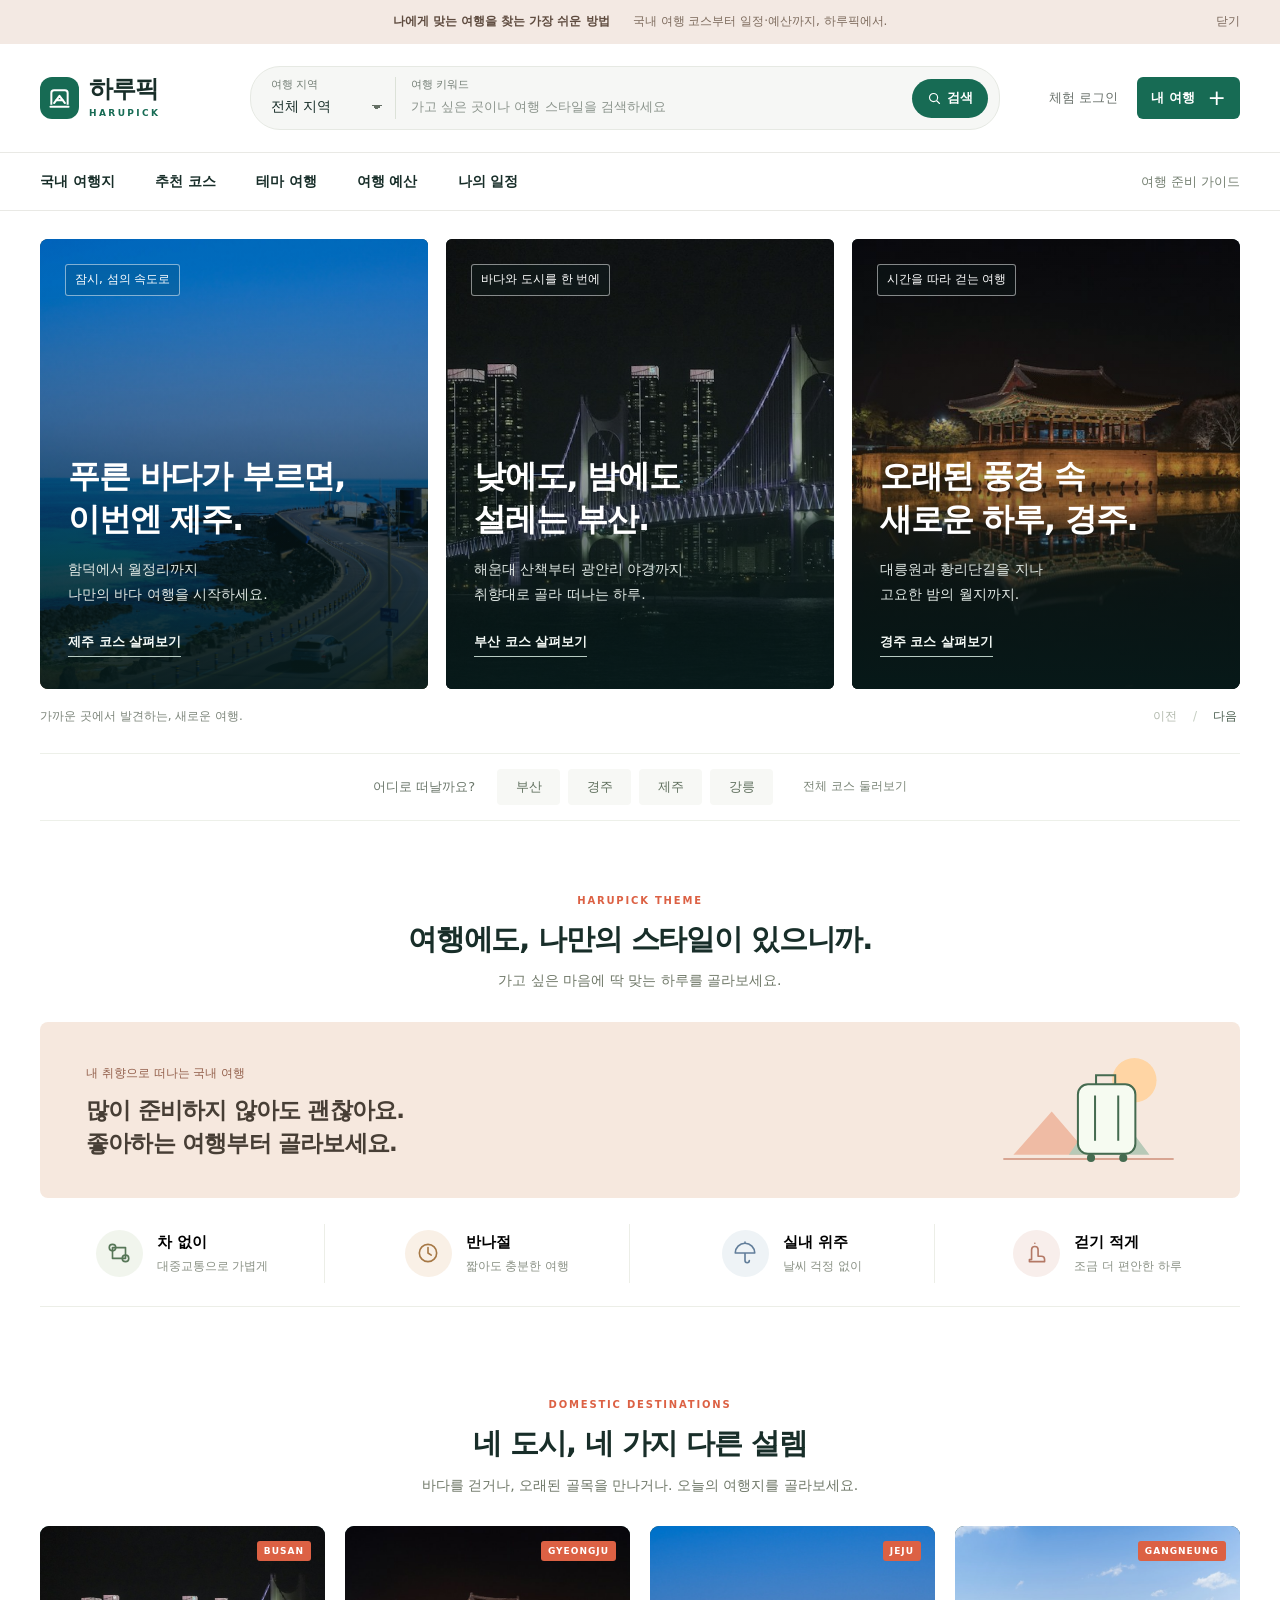
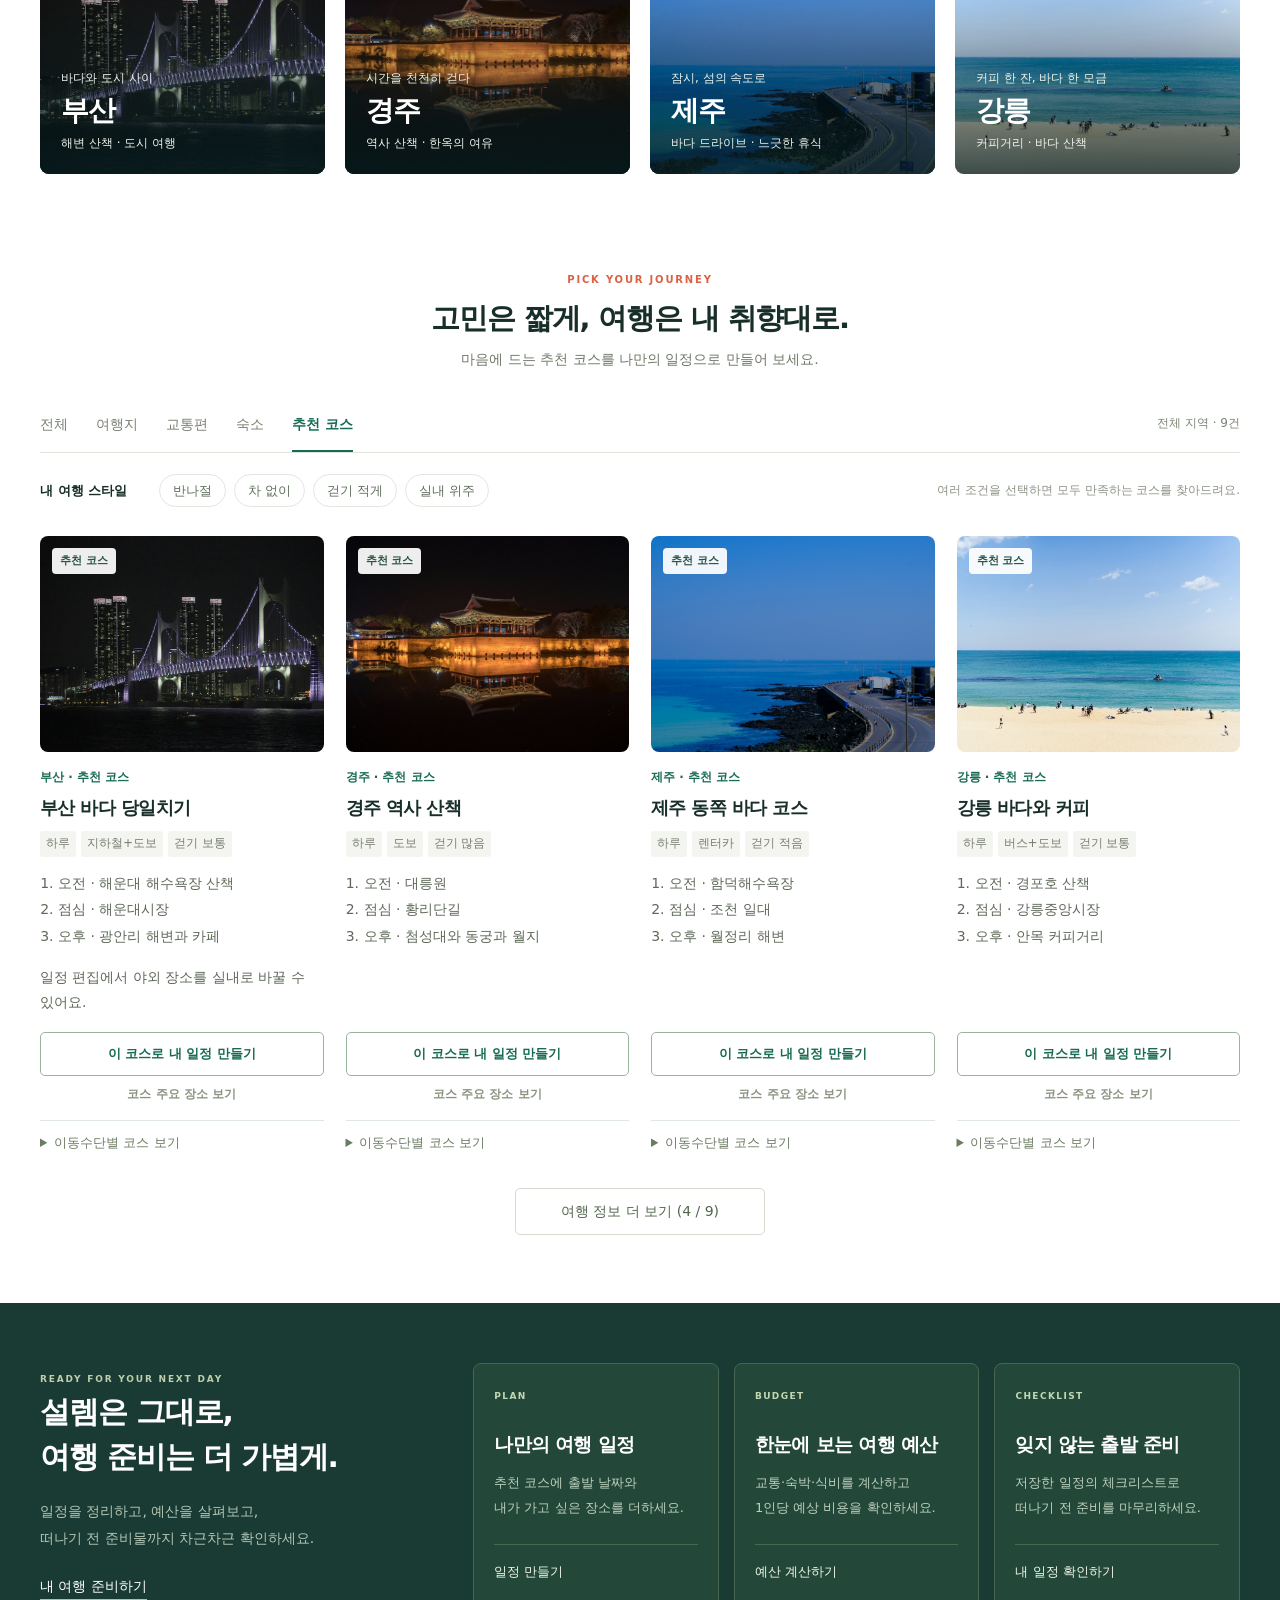
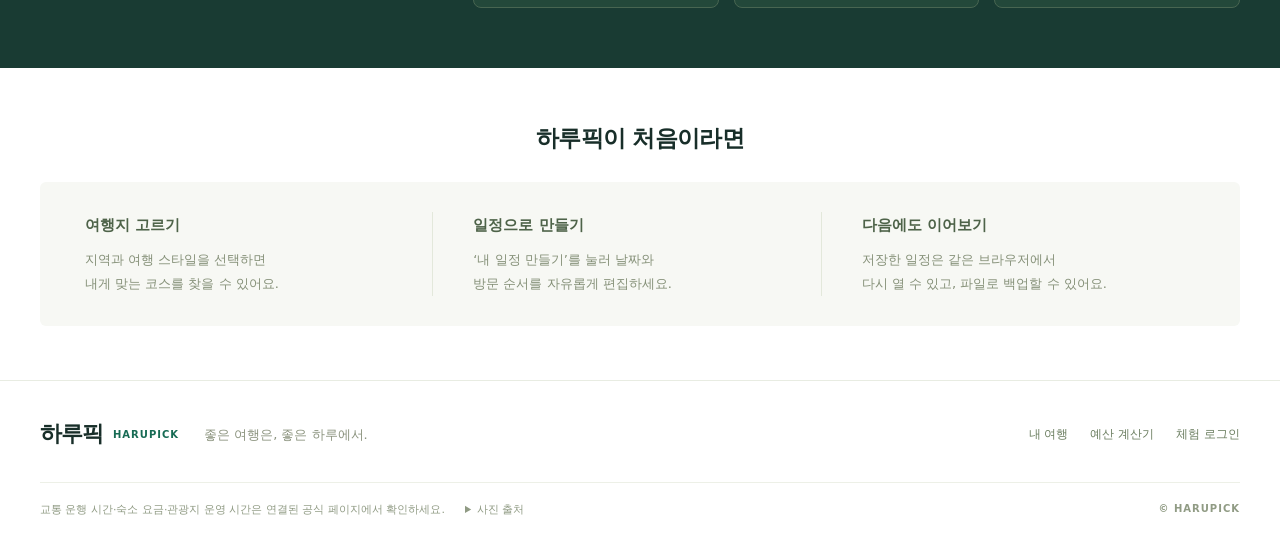
==== commit 081e7c0d: "Adapt travel catalog layout from supplied design reference" ====
--- a/index.html
+++ b/index.html
@@ -15,21 +15,24 @@
 </head>
 <body class="home">
 <a class="skip-link" href="#main">본문으로 바로가기</a>
-<header class="site-header"><div class="header-inner"><a class="brand" href="./index.html" aria-label="여행 하루픽 홈"><span class="brand-mark"><svg viewBox="0 0 32 32" fill="none" aria-hidden="true"><path d="M7 23V10a3 3 0 0 1 3-3h12a3 3 0 0 1 3 3v13" stroke="currentColor" stroke-width="2.2"/><path d="m10 21 6-8 6 8M12 18h8M6 25h20" stroke="currentColor" stroke-width="2.2" stroke-linecap="round" stroke-linejoin="round"/></svg></span><span class="brand-word">하루픽<small>HARUPICK</small></span></a><nav class="main-nav" aria-label="주 메뉴"><a href="./index.html#destinations">여행지 찾기</a><a href="./index.html?view=courses#results">추천 코스</a><a href="./budget.html">예산 계산기</a></nav><a class="header-trip" href="./my-trip.html">내 여행 <span aria-hidden="true">+</span></a></div></header>
+<div class="announcement" id="announcement"><div class="shell"><p><strong>나에게 맞는 여행을 찾는 가장 쉬운 방법</strong><span>국내 여행 코스부터 일정·예산까지, 하루픽에서.</span></p><button type="button" id="close-announcement" aria-label="상단 안내 닫기">닫기</button></div></div>
+<header class="site-header"><div class="header-inner"><a class="brand" href="./index.html" aria-label="여행 하루픽 홈"><span class="brand-mark"><svg viewBox="0 0 32 32" fill="none" aria-hidden="true"><path d="M7 23V10a3 3 0 0 1 3-3h12a3 3 0 0 1 3 3v13" stroke="currentColor" stroke-width="2.2"/><path d="m10 21 6-8 6 8M12 18h8M6 25h20" stroke="currentColor" stroke-width="2.2" stroke-linecap="round" stroke-linejoin="round"/></svg></span><span class="brand-word">하루픽<small>HARUPICK</small></span></a><div class="catalog-search" id="search"><form id="search-form" role="search" aria-label="국내 여행 검색"><label for="region"><span>여행 지역</span><select id="region"><option value="">전체 지역</option><option>부산</option><option>경주</option><option>제주</option><option>강릉</option></select></label><label for="keyword"><span>여행 키워드</span><input id="keyword" type="search" placeholder="가고 싶은 곳이나 여행 스타일을 검색하세요" autocomplete="off"></label><button class="primary search-submit" type="submit"><svg viewBox="0 0 24 24" fill="none" aria-hidden="true"><circle cx="10.5" cy="10.5" r="6.5" stroke="currentColor" stroke-width="1.8"/><path d="m16 16 4 4" stroke="currentColor" stroke-width="1.8" stroke-linecap="round"/></svg>검색</button></form></div><div class="header-account"><a href="./login.html">체험 로그인</a><a class="header-trip" href="./my-trip.html">내 여행 <span aria-hidden="true">+</span></a></div></div></header>
+<nav class="catalog-nav" aria-label="주 메뉴"><div class="shell"><div class="catalog-menu"><a href="#destinations">국내 여행지</a><a href="#results" id="course-nav">추천 코스</a><a href="#themes">테마 여행</a><a href="./budget.html">여행 예산</a><a href="./my-trip.html">나의 일정</a></div><a class="nav-guide" href="#travel-tools">여행 준비 가이드</a></div></nav>
 <main id="main">
-<section class="hero shell" aria-labelledby="hero-title">
-<div class="hero-visual"><img src="./assets/jeju.jpg" alt="푸른 제주 애월 바다와 해안 산책길" width="1600" height="1000" fetchpriority="high"><div class="hero-shade"></div><div class="hero-copy"><p class="eyebrow">A LITTLE ESCAPE, A BETTER DAY</p><h1 id="hero-title">일상에서 한 걸음,<br>여행에 한 걸음.</h1><p class="hero-description">가고 싶은 곳을 발견하는 순간부터<br>나만의 하루를 완성할 때까지, 하루픽과 함께.</p><a class="hero-link" href="#results" id="course-nav">나에게 맞는 코스 찾기</a></div><div class="hero-location"><span class="location-dot" aria-hidden="true"></span> 제주, 애월 <span>느리게 걷기 좋은 바다</span></div></div>
-<div class="search-panel" id="search"><form id="search-form" role="search" aria-label="국내 여행 검색"><label for="region"><span>어디로 떠날까요?</span><select id="region"><option value="">전체 지역</option><option>부산</option><option>경주</option><option>제주</option><option>강릉</option></select></label><label for="keyword"><span>어떤 여행을 좋아하세요?</span><input id="keyword" type="search" placeholder="바다, 산책, 실내…" autocomplete="off"></label><button class="primary search-submit" type="submit"><svg viewBox="0 0 24 24" fill="none" aria-hidden="true"><circle cx="10.5" cy="10.5" r="6.5" stroke="currentColor" stroke-width="1.8"/><path d="m16 16 4 4" stroke="currentColor" stroke-width="1.8" stroke-linecap="round"/></svg>여행 찾기</button></form><div class="search-bottom"><span>가볍게 떠나는 인기 지역</span><div class="chips" id="cities" aria-label="지역 바로 선택"></div></div></div>
-</section>
-<section class="destinations shell section" id="destinations" aria-labelledby="destination-heading"><div class="section-heading"><div><p class="eyebrow green">FIND YOUR NEXT STOP</p><h2 id="destination-heading">지금, 마음이 향하는 곳</h2></div><p>멀리 가지 않아도, 새로운 하루.</p></div>
+<section class="catalog-hero shell" aria-labelledby="hero-title"><h1 id="hero-title" class="sr-only">나에게 맞는 국내 여행, 하루픽</h1><div class="poster-viewport" id="poster-viewport" role="group" aria-roledescription="캐러셀" aria-label="지역별 추천 여행" tabindex="0"><button class="travel-poster poster-jeju" type="button" data-city="제주" aria-label="제주 여행 코스 보기"><img src="./assets/jeju.jpg" alt="제주 애월의 푸른 바다와 해안도로" width="800" height="1100" fetchpriority="high"><span class="poster-tag">잠시, 섬의 속도로</span><span class="poster-copy"><strong>푸른 바다가 부르면,<br>이번엔 제주.</strong><span>함덕에서 월정리까지<br>나만의 바다 여행을 시작하세요.</span><span class="poster-action">제주 코스 살펴보기</span></span></button>
+<button class="travel-poster poster-busan" type="button" data-city="부산" aria-label="부산 여행 코스 보기"><img src="./assets/busan.jpg" alt="불빛이 반짝이는 부산 광안대교" width="800" height="1100" loading="lazy"><span class="poster-tag">바다와 도시를 한 번에</span><span class="poster-copy"><strong>낮에도, 밤에도<br>설레는 부산.</strong><span>해운대 산책부터 광안리 야경까지<br>취향대로 골라 떠나는 하루.</span><span class="poster-action">부산 코스 살펴보기</span></span></button>
+<button class="travel-poster poster-gyeongju" type="button" data-city="경주" aria-label="경주 여행 코스 보기"><img src="./assets/gyeongju.jpg" alt="경주 동궁과 월지의 야경" width="800" height="1100" loading="lazy"><span class="poster-tag">시간을 따라 걷는 여행</span><span class="poster-copy"><strong>오래된 풍경 속<br>새로운 하루, 경주.</strong><span>대릉원과 황리단길을 지나<br>고요한 밤의 월지까지.</span><span class="poster-action">경주 코스 살펴보기</span></span></button>
+<button class="travel-poster poster-gangneung" type="button" data-city="강릉" aria-label="강릉 여행 코스 보기"><img src="./assets/gangneung.jpg" alt="강릉의 모래 해변과 맑은 바다" width="800" height="1100" loading="lazy"><span class="poster-tag">커피 한 잔, 바다 한 모금</span><span class="poster-copy"><strong>일상은 잠깐 두고,<br>강릉으로.</strong><span>경포호와 안목 커피거리<br>바다를 곁에 둔 느긋한 하루.</span><span class="poster-action">강릉 코스 살펴보기</span></span></button></div><div class="hero-controls"><p>가까운 곳에서 발견하는, 새로운 여행.</p><div><button type="button" id="poster-prev" aria-label="이전 여행 배너" disabled>이전</button><span aria-hidden="true">/</span><button type="button" id="poster-next" aria-label="다음 여행 배너">다음</button></div></div><div class="region-strip"><span>어디로 떠날까요?</span><div class="chips" id="cities" aria-label="지역 바로 선택"></div><a href="#results">전체 코스 둘러보기</a></div></section>
+<section class="theme-section shell" id="themes" aria-labelledby="theme-heading"><div class="section-heading centered"><p class="eyebrow">HARUPICK THEME</p><h2 id="theme-heading">여행에도, 나만의 스타일이 있으니까.</h2><p>가고 싶은 마음에 딱 맞는 하루를 골라보세요.</p></div><div class="theme-banner"><div><span class="banner-kicker">내 취향으로 떠나는 국내 여행</span><h3>많이 준비하지 않아도 괜찮아요.<br>좋아하는 여행부터 골라보세요.</h3></div><svg viewBox="0 0 200 125" fill="none" aria-hidden="true"><circle cx="145" cy="33" r="22" fill="#ffd5a4"/><path d="M15 111h169" stroke="#d8a592" stroke-width="2"/><path d="m25 107 38-43 37 43" fill="#efbba4"/><path d="m80 107 38-56 42 56" fill="#b7c9b7"/><rect x="89" y="37" width="57" height="69" rx="10" fill="#f6fbf1" stroke="#456b50" stroke-width="2"/><path d="M107 37v-9h19v9M106 48v45M129 48v45" stroke="#456b50" stroke-width="2"/><circle cx="102" cy="110" r="4" fill="#456b50"/><circle cx="134" cy="110" r="4" fill="#456b50"/></svg></div><div class="theme-shortcuts"><button type="button" class="theme-shortcut" data-condition="차 없이"><span class="shortcut-icon"><svg viewBox="0 0 24 24" fill="none" stroke="currentColor" stroke-width="1.5" stroke-linecap="round" stroke-linejoin="round" aria-hidden="true"><path d="M6 7h12M6 17h12M6 7v10M18 7v10"/><circle cx="6" cy="7" r="3"/><circle cx="18" cy="17" r="3"/></svg></span><span><strong>차 없이</strong><small>대중교통으로 가볍게</small></span></button><button type="button" class="theme-shortcut" data-condition="반나절"><span class="shortcut-icon"><svg viewBox="0 0 24 24" fill="none" stroke="currentColor" stroke-width="1.5" stroke-linecap="round" stroke-linejoin="round" aria-hidden="true"><circle cx="12" cy="12" r="8"/><path d="M12 7v5l3 2"/></svg></span><span><strong>반나절</strong><small>짧아도 충분한 여행</small></span></button><button type="button" class="theme-shortcut" data-condition="실내 위주"><span class="shortcut-icon"><svg viewBox="0 0 24 24" fill="none" stroke="currentColor" stroke-width="1.5" stroke-linecap="round" stroke-linejoin="round" aria-hidden="true"><path d="M3 12a9 9 0 0 1 18 0H3Zm9 0v7a2 2 0 0 0 4 0M12 2v1"/></svg></span><span><strong>실내 위주</strong><small>날씨 걱정 없이</small></span></button><button type="button" class="theme-shortcut" data-condition="걷기 적게"><span class="shortcut-icon"><svg viewBox="0 0 24 24" fill="none" stroke="currentColor" stroke-width="1.5" stroke-linecap="round" stroke-linejoin="round" aria-hidden="true"><path d="M7 18V9a3 3 0 0 1 6 0v6h3a3 3 0 0 1 3 3v2H5v-2h2ZM10 3h.01"/></svg></span><span><strong>걷기 적게</strong><small>조금 더 편안한 하루</small></span></button></div></section>
+<section class="destinations shell section" id="destinations" aria-labelledby="destination-heading"><div class="section-heading centered"><p class="eyebrow">DOMESTIC DESTINATIONS</p><h2 id="destination-heading">네 도시, 네 가지 다른 설렘</h2><p>바다를 걷거나, 오래된 골목을 만나거나. 오늘의 여행지를 골라보세요.</p></div>
 <div class="destination-grid">
 <button class="destination" type="button" data-city="부산" aria-label="부산 여행 코스 보기"><img src="./assets/busan.jpg" alt="부산 광안대교의 야경" width="640" height="800" loading="lazy"><span class="destination-content"><small>바다와 도시 사이</small><strong>부산</strong><span>해변 산책 · 도시 여행</span></span><span class="destination-tag">BUSAN</span></button>
 <button class="destination" type="button" data-city="경주" aria-label="경주 여행 코스 보기"><img src="./assets/gyeongju.jpg" alt="잔잔한 연못에 비친 경주 동궁과 월지의 야경" width="640" height="800" loading="lazy"><span class="destination-content"><small>시간을 천천히 걷다</small><strong>경주</strong><span>역사 산책 · 한옥의 여유</span></span><span class="destination-tag">GYEONGJU</span></button>
 <button class="destination" type="button" data-city="제주" aria-label="제주 여행 코스 보기"><img src="./assets/jeju.jpg" alt="제주 애월의 푸른 해안 풍경" width="640" height="800" loading="lazy"><span class="destination-content"><small>잠시, 섬의 속도로</small><strong>제주</strong><span>바다 드라이브 · 느긋한 휴식</span></span><span class="destination-tag">JEJU</span></button>
 <button class="destination" type="button" data-city="강릉" aria-label="강릉 여행 코스 보기"><img src="./assets/gangneung.jpg" alt="강릉의 모래 해변과 푸른 바다" width="640" height="800" loading="lazy"><span class="destination-content"><small>커피 한 잔, 바다 한 모금</small><strong>강릉</strong><span>커피거리 · 바다 산책</span></span><span class="destination-tag">GANGNEUNG</span></button>
 </div></section>
-<section class="explore-section" id="results" aria-labelledby="results-heading"><div class="shell"><div class="section-heading"><div><p class="eyebrow green">PICK A PLAN, MAKE IT YOURS</p><h2 id="results-heading">어떤 하루를 보내고 싶나요?</h2></div><p>취향에 맞는 코스를 골라 내 일정으로 만들어 보세요.</p></div><div class="filter-row"><div class="filters" id="filters" aria-label="결과 유형"></div><p id="summary" role="status" aria-live="polite"></p></div><fieldset id="course-conditions" class="course-conditions" aria-describedby="course-condition-help"><legend>내 여행 스타일</legend><div class="course-condition-row"><div class="chips" id="course-condition-buttons"></div><button type="button" id="clear-course-conditions" class="course-condition-reset" hidden>조건 초기화</button></div><p id="course-condition-help">여러 조건을 선택하면 모두 만족하는 코스를 찾아드려요.</p></fieldset><div class="grid" id="cards"></div><noscript><p class="empty">여행 코스를 보려면 브라우저에서 JavaScript를 켜 주세요.</p></noscript></div></section>
-<section class="planning shell section" aria-labelledby="planning-heading"><div class="planning-copy"><p class="eyebrow green">LESS PLANNING, MORE TRAVEL</p><h2 id="planning-heading">여행 준비는 가볍게.<br>기대하는 마음은 가득하게.</h2><p>마음에 드는 코스에 나만의 시간을 더해 보세요.<br>일정부터 예산까지, 한곳에서 차근차근.</p><div class="planning-actions"><a class="primary" href="./my-trip.html">내 여행 준비하기</a><a class="text-link" href="./budget.html">예산 먼저 계산하기</a></div></div><div class="planning-preview" aria-label="하루픽 여행 준비 기능"><div class="preview-top"><span class="preview-label">YOUR NEXT JOURNEY</span><span class="mini-mark" aria-hidden="true"><svg viewBox="0 0 32 32" fill="none" aria-hidden="true"><path d="M7 23V10a3 3 0 0 1 3-3h12a3 3 0 0 1 3 3v13" stroke="currentColor" stroke-width="2.2"/><path d="m10 21 6-8 6 8M12 18h8M6 25h20" stroke="currentColor" stroke-width="2.2" stroke-linecap="round" stroke-linejoin="round"/></svg></span></div><h3>여행의 설렘만 챙기세요</h3><div class="planning-step"><span class="step-mark" aria-hidden="true"></span><div><strong>마음에 드는 코스 발견</strong><p>지역과 여행 스타일로 골라보세요.</p></div></div><div class="planning-step"><span class="step-mark" aria-hidden="true"></span><div><strong>나만의 일정으로 편집</strong><p>출발 날짜와 방문 순서를 정하세요.</p></div></div><div class="planning-step"><span class="step-mark" aria-hidden="true"></span><div><strong>예산과 준비물까지 한 번에</strong><p>일정에 저장하고 떠나기 전 확인하세요.</p></div></div><a class="preview-bottom" href="./index.html?view=courses#results">추천 코스부터 시작하기</a></div></section>
+<section class="explore-section" id="results" aria-labelledby="results-heading"><div class="shell"><div class="section-heading centered"><p class="eyebrow">PICK YOUR JOURNEY</p><h2 id="results-heading">고민은 짧게, 여행은 내 취향대로.</h2><p>마음에 드는 추천 코스를 나만의 일정으로 만들어 보세요.</p></div><div class="filter-row"><div class="filters" id="filters" aria-label="결과 유형"></div><p id="summary" role="status" aria-live="polite"></p></div><fieldset id="course-conditions" class="course-conditions" aria-describedby="course-condition-help"><legend>내 여행 스타일</legend><div class="course-condition-row"><div class="chips" id="course-condition-buttons"></div><button type="button" id="clear-course-conditions" class="course-condition-reset" hidden>조건 초기화</button></div><p id="course-condition-help">여러 조건을 선택하면 모두 만족하는 코스를 찾아드려요.</p></fieldset><div class="grid" id="cards"></div><div class="load-more-wrap"><button type="button" id="load-more" class="load-more" aria-controls="cards" hidden>여행 정보 더 보기</button></div><noscript><p class="empty">여행 코스를 보려면 브라우저에서 JavaScript를 켜 주세요.</p></noscript></div></section>
+<section class="travel-tools" id="travel-tools" aria-labelledby="tools-heading"><div class="shell tools-layout"><div class="tools-intro"><p class="eyebrow">READY FOR YOUR NEXT DAY</p><h2 id="tools-heading">설렘은 그대로,<br>여행 준비는 더 가볍게.</h2><p>일정을 정리하고, 예산을 살펴보고,<br>떠나기 전 준비물까지 차근차근 확인하세요.</p><a href="./my-trip.html">내 여행 준비하기</a></div><div class="tools-grid"><a href="./my-trip.html"><span class="tool-category">PLAN</span><h3>나만의 여행 일정</h3><p>추천 코스에 출발 날짜와<br>내가 가고 싶은 장소를 더하세요.</p><span class="tool-action">일정 만들기</span></a><a href="./budget.html"><span class="tool-category">BUDGET</span><h3>한눈에 보는 여행 예산</h3><p>교통·숙박·식비를 계산하고<br>1인당 예상 비용을 확인하세요.</p><span class="tool-action">예산 계산하기</span></a><a href="./my-trip.html"><span class="tool-category">CHECKLIST</span><h3>잊지 않는 출발 준비</h3><p>저장한 일정의 체크리스트로<br>떠나기 전 준비를 마무리하세요.</p><span class="tool-action">내 일정 확인하기</span></a></div></div></section><section class="planning-guide shell" aria-labelledby="guide-heading"><h2 id="guide-heading">하루픽이 처음이라면</h2><div class="guide-grid"><div><span>여행지 고르기</span><p>지역과 여행 스타일을 선택하면<br>내게 맞는 코스를 찾을 수 있어요.</p></div><div><span>일정으로 만들기</span><p>‘내 일정 만들기’를 눌러 날짜와<br>방문 순서를 자유롭게 편집하세요.</p></div><div><span>다음에도 이어보기</span><p>저장한 일정은 같은 브라우저에서<br>다시 열 수 있고, 파일로 백업할 수 있어요.</p></div></div></section>
 </main>
 <footer class="site-footer"><div class="shell"><div class="footer-top"><a class="brand footer-brand" href="./index.html">하루픽<span>HARUPICK</span></a><p>좋은 여행은, 좋은 하루에서.</p><div><a href="./my-trip.html">내 여행</a><a href="./budget.html">예산 계산기</a><a href="./login.html">체험 로그인</a></div></div><div class="footer-bottom"><p>교통 운행 시간·숙소 요금·관광지 운영 시간은 연결된 공식 페이지에서 확인하세요.</p><details><summary>사진 출처</summary><p>Unsplash · <a href="https://unsplash.com/photos/8ARZHqosDC4" target="_blank" rel="noopener noreferrer">제주 / Finn</a> · <a href="https://unsplash.com/photos/w3drfUDUb-o" target="_blank" rel="noopener noreferrer">부산 / IRa Kang</a> · <a href="https://unsplash.com/photos/mgVMtZiOaeo" target="_blank" rel="noopener noreferrer">경주 / john ko</a> · <a href="https://unsplash.com/photos/Xl48nsx02J8" target="_blank" rel="noopener noreferrer">강릉 / sq lim</a></p></details><span>© HARUPICK</span></div></div></footer>
 </body></html>
--- a/home.css
+++ b/home.css
@@ -1,6 +1,15 @@
-.home a{text-decoration:none}.hero{padding-top:28px}.hero-visual{height:492px;position:relative;overflow:hidden;border-radius:20px;background:#214f59}.hero-visual>img{width:100%;height:100%;object-fit:cover;object-position:center 57%}.hero-shade{position:absolute;inset:0;background:linear-gradient(90deg,#092c31b8 0%,#123a3938 68%,#123a3910)}.hero-copy{position:absolute;left:64px;top:58px;color:#fff}.eyebrow{margin:0 0 16px;font:650 11px/1.6 system-ui,sans-serif;letter-spacing:2.3px}.hero-copy .eyebrow{color:#e3f0e9}.hero h1{font-size:clamp(36px,4.4vw,59px);font-weight:750;line-height:1.27;letter-spacing:-2.7px;margin:0 0 21px}.hero-description{font-size:16px;line-height:1.85;color:#f2f6f3;margin:0 0 26px;letter-spacing:-.3px}.hero-link{display:inline-block;color:white;padding:9px 0;border-bottom:1px solid #ffffffa8;font-size:14px;font-weight:600}.hero-location{position:absolute;right:28px;bottom:54px;color:#fff;font-size:13px;display:flex;align-items:center;gap:7px}.hero-location>span:last-child{color:#f1f3f0;font-size:12px;margin-left:5px}.location-dot{width:6px;height:6px;border-radius:50%;background:#fff}.search-panel{position:relative;background:#fff;border:1px solid #e1e8e3;box-shadow:0 12px 30px #17372b0a;border-radius:14px;margin:-35px 38px 0;padding:24px 28px 15px}.search-panel form{display:grid;grid-template-columns:1fr 1.5fr auto;gap:24px;align-items:center}.search-panel label{display:grid;gap:4px;min-width:0}.search-panel label>span{font-size:12px;color:var(--muted);font-weight:650}.search-panel label:first-child{border-right:1px solid var(--line);padding-right:24px}.search-panel input,.search-panel select{appearance:none;width:100%;min-width:0;height:32px;border:0;border-radius:3px;padding:0 5px 0 0;font-size:16px;background:white;color:var(--ink);font-weight:600}.search-panel select{background-image:linear-gradient(45deg,transparent 50%,#53675e 50%),linear-gradient(135deg,#53675e 50%,transparent 50%);background-position:calc(100% - 12px) 14px,calc(100% - 8px) 14px;background-size:4px 4px;background-repeat:no-repeat;padding-right:24px;cursor:pointer}.search-panel input::placeholder{color:#9ba59f;font-weight:400}.search-submit{min-width:150px;min-height:54px}.search-submit svg{width:19px;height:19px}.search-bottom{display:flex;align-items:center;gap:16px;border-top:1px solid #edf0ec;margin-top:19px;padding-top:12px}.search-bottom>span{font-size:12px;color:var(--muted)}.chips{display:flex;gap:8px;flex-wrap:wrap}.chip{border:1px solid var(--line);border-radius:7px;background:white;color:#52685c;font-size:13px;line-height:1.5;min-height:34px;padding:6px 13px;font-weight:550}.chip:hover,.chip[aria-pressed=true]{background:var(--mint);border-color:#9cbaaa;color:#155e47}.search-bottom .chip{border:0;background:none;min-height:30px;padding:3px 9px;font-size:12px}.search-bottom .chip[aria-pressed=true]{background:var(--mint)}.section{padding-block:74px}.section-heading{display:flex;align-items:flex-end;justify-content:space-between;gap:24px;margin-bottom:28px}.green{color:var(--green)}h2{font-size:clamp(25px,2.8vw,32px);font-weight:750;line-height:1.4;letter-spacing:-1.3px;margin:0}.section-heading .eyebrow{margin-bottom:8px}.section-heading>p{color:var(--muted);font-size:14px;margin:0 0 3px}.destination-grid{display:grid;grid-template-columns:repeat(4,minmax(0,1fr));gap:20px}.destination{position:relative;isolation:isolate;overflow:hidden;border:0;padding:0;border-radius:12px;aspect-ratio:1/.99;text-align:left;color:#fff;background:#224c48}.destination::after{content:"";position:absolute;inset:0;background:linear-gradient(180deg,#082b270a 25%,#081e21b5);z-index:-1}.destination img{position:absolute;inset:0;width:100%;height:100%;object-fit:cover;z-index:-2;transition:transform .4s}.destination:hover img{transform:scale(1.05)}.destination-content{position:absolute;left:23px;bottom:24px;display:flex;flex-direction:column;align-items:flex-start}.destination-content small{font-size:12px;color:#f0f3ee}.destination-content strong{font-size:32px;font-weight:650;letter-spacing:-1.2px;margin:2px 0 5px;line-height:1.3}.destination-content>span{font-size:12px;color:#f1f3ee}.destination-tag{position:absolute;right:16px;top:16px;border:1px solid #ffffff75;background:#132d2430;backdrop-filter:blur(6px);border-radius:4px;padding:3px 7px;font:500 9px/1.6 system-ui,sans-serif;letter-spacing:1px}.explore-section{background:#f6f8f6;padding:64px 0 70px;border-block:1px solid #edf0eb}.filter-row{display:flex;align-items:center;justify-content:space-between;gap:20px;border-bottom:1px solid #dce5de;margin-bottom:22px}.filters{display:flex;gap:25px;flex-wrap:wrap}.filter{padding:10px 1px 14px;border:0;border-bottom:2px solid transparent;background:none;font-size:14px;color:#6b7970;font-weight:600}.filter[aria-pressed=true]{color:var(--green);border-bottom-color:var(--green);font-weight:800}.filter:hover{color:var(--green)}#summary{color:var(--muted);font-size:12px;white-space:nowrap;margin:0 0 4px}.course-conditions{display:flex;flex-wrap:wrap;align-items:center;gap:12px 16px;padding:0;border:0;min-inline-size:0;margin:0 0 25px}.course-conditions legend{float:left;font-size:13px;font-weight:650;padding:7px 0;margin-right:16px}.course-condition-row{display:flex;align-items:center;flex-wrap:wrap;gap:10px}.course-conditions>p{width:100%;font-size:12px;color:var(--muted);margin:0}.course-condition-reset{border:0;background:transparent;font-size:12px;color:var(--green);text-decoration:underline;padding:8px 3px}.grid{display:grid;grid-template-columns:repeat(3,minmax(0,1fr));gap:24px}.card{border:1px solid #e1e8e2;background:white;border-radius:14px;overflow:hidden;display:flex;flex-direction:column;min-width:0;transition:box-shadow .2s,transform .2s}.card:hover{box-shadow:0 10px 26px #173c2210;transform:translateY(-3px)}.card-image{position:relative;background:#dbe6de;height:192px;flex:none;overflow:hidden}.card-image img{width:100%;height:100%;object-fit:cover;transition:transform .4s}.card:hover .card-image img{transform:scale(1.035)}.card-badge{position:absolute;left:16px;top:15px;border-radius:5px;background:#ffffffed;color:#285443;padding:4px 9px;font-size:11px;font-weight:650}.card-body{display:flex;flex-direction:column;align-items:flex-start;padding:22px;flex:1}.meta{color:var(--green);font-size:12px;font-weight:600;margin:0 0 6px}.card h3{font-size:20px;letter-spacing:-.7px;font-weight:750;line-height:1.45;margin:0 0 12px}.course-profile{display:flex;flex-wrap:wrap;gap:5px;margin:0 0 16px;color:#65736a;font-size:11px}.course-profile span{background:#f3f5f1;border-radius:4px;padding:3px 7px}.course{padding-left:19px;color:#65746a;font-size:13px;line-height:1.95;margin:0 0 20px}.desc{color:#65746a;font-size:13px;line-height:1.85;margin:0 0 20px}.card-actions{display:flex;flex-direction:column;align-items:stretch;width:100%;gap:9px;margin-top:auto}.card a{font-size:13px;font-weight:650;color:var(--green);text-underline-offset:3px}.card-body>a{margin-top:auto;border:1px solid var(--line);padding:9px 13px;border-radius:7px;align-self:stretch;text-align:center}.card-actions>a{display:block;text-align:center}.card-actions .course-plan{background:var(--green);color:#fff;border:1px solid var(--green);border-radius:7px;padding:11px 14px}.card-actions .course-plan:hover{background:#10543f}.card-actions>a:not(.course-plan){font-size:12px;color:#68796e;padding:4px}.card .course-transport{margin-top:17px;padding-top:13px}.card .course-transport summary{font-size:12px;font-weight:600;color:#607467}.empty{grid-column:1/-1;padding:40px;text-align:center;border:1px dashed #bfcdc2;border-radius:14px;background:#fff;color:var(--muted);font-size:15px}.planning{display:grid;grid-template-columns:1fr 1fr;gap:80px;align-items:center;padding-block:80px}.planning-copy h2{font-size:clamp(27px,3vw,36px);line-height:1.5;letter-spacing:-1.6px}.planning-copy>p:not(.eyebrow){color:var(--muted);font-size:15px;line-height:1.9;margin:21px 0 27px}.planning-actions{display:flex;align-items:center;gap:22px;flex-wrap:wrap}.text-link{font-size:13px;color:var(--green);font-weight:650}.planning-preview{border:1px solid #d9e5dc;border-radius:18px;background:#f4f8f3;padding:27px 32px 0;box-shadow:10px 12px 0 #f3f5ef;transform:rotate(-1deg)}.preview-top{display:flex;align-items:center;justify-content:space-between}.preview-label{font:650 10px/1.5 system-ui,sans-serif;letter-spacing:1.8px;color:#4c705b}.mini-mark{width:30px;height:30px;color:var(--green)}.planning-preview h3{font-size:23px;font-weight:700;letter-spacing:-.8px;margin:9px 0 23px}.planning-step{display:flex;gap:15px;align-items:flex-start;position:relative;padding-bottom:23px}.step-mark{width:20px;height:20px;background:var(--green);border-radius:50%;flex:none;position:relative;margin-top:3px}.step-mark::after{content:"";position:absolute;left:7px;top:5px;width:5px;height:8px;border-right:1.5px solid white;border-bottom:1.5px solid white;transform:rotate(40deg)}.planning-step:not(:nth-last-child(2))::after{content:"";position:absolute;left:9px;top:26px;width:1px;height:36px;background:#c5d8c9}.planning-step strong{font-size:14px;font-weight:650}.planning-step p{font-size:12px;color:var(--muted);margin:3px 0 0}.preview-bottom{display:block;border-top:1px solid #dae4d8;text-align:center;color:var(--green);padding:16px 0;font-size:13px;font-weight:650}.site-footer{background:#f6f8f5;border-top:1px solid #e4eae2;padding:33px 0 25px}.footer-top{display:flex;align-items:center;gap:25px;margin-bottom:26px}.footer-brand{font-size:22px}.footer-brand span{font:600 10px system-ui,sans-serif;letter-spacing:1px;color:var(--green)}.footer-top>p{font-size:13px;color:var(--muted)}.footer-top>div{margin-left:auto;display:flex;gap:22px;font-size:12px;color:#52665a}.footer-bottom{border-top:1px solid #e0e7de;padding-top:18px;display:flex;flex-wrap:wrap;align-items:flex-start;gap:8px 20px;font-size:11px;color:#657569}.footer-bottom p{margin:0}.footer-bottom>span{margin-left:auto;font:600 10px/1.6 system-ui,sans-serif;letter-spacing:1px}.footer-bottom summary{cursor:pointer}.footer-bottom details p{padding-top:10px;font-size:11px}.footer-bottom details a{text-decoration:underline}
-@media(min-width:1600px){.hero-visual{height:540px}.hero-copy{top:70px}}@media(max-width:1000px){.hero-copy{left:40px}.hero-visual{height:460px}.hero-location{bottom:55px}.destination-grid{gap:14px}.destination-content{left:17px;bottom:18px}.destination-content>span{font-size:11px}.grid{grid-template-columns:repeat(2,minmax(0,1fr))}.planning{gap:40px}.section-heading>p{max-width:240px}.search-panel{margin-inline:24px}.search-panel form{gap:15px}.search-submit{min-width:120px}.hero-location>span:last-child{display:none}.planning-preview{padding-inline:24px}}@media(max-width:700px){.hero{padding-top:16px}.hero-visual{height:445px;border-radius:14px}.hero-copy{left:25px;top:36px;right:20px}.hero-copy .eyebrow{font-size:9px;letter-spacing:1.8px}.hero h1{font-size:38px;letter-spacing:-2px;margin-bottom:18px}.hero-description{font-size:14px;line-height:1.8}.hero-link{font-size:13px}.hero-location{right:20px;bottom:30px;font-size:11px}.hero-shade{background:linear-gradient(90deg,#092c31ba,#123a3920)}.search-panel{margin:-14px 10px 0;padding:20px 17px 13px;border-radius:12px}.search-panel form{grid-template-columns:1fr 1.25fr;gap:15px 12px}.search-panel label:first-child{padding-right:10px}.search-panel input,.search-panel select{font-size:14px}.search-panel label>span{font-size:11px}.search-submit{grid-column:1/-1;min-height:46px}.search-bottom{gap:6px;flex-wrap:wrap;margin-top:12px;padding-top:10px}.search-bottom>span{font-size:11px}.search-bottom .chips{gap:1px}.search-bottom .chip{font-size:11px}.section{padding-block:46px}.section-heading{align-items:flex-start;gap:12px;margin-bottom:22px;flex-direction:column}.section-heading>p{font-size:12px;max-width:none;margin:0}.eyebrow{font-size:9px;letter-spacing:1.6px}h2{font-size:25px;letter-spacing:-1px}.destination-grid{grid-template-columns:repeat(2,minmax(0,1fr));gap:12px}.destination{aspect-ratio:1/1.15}.destination-content{left:15px;bottom:16px}.destination-content strong{font-size:27px}.destination-content small{font-size:10px}.destination-content>span{font-size:10px}.destination-tag{font-size:8px;padding:2px 5px;right:10px;top:10px}.explore-section{padding-block:43px}.filter-row{gap:8px;align-items:flex-start;flex-direction:column;padding-bottom:9px}.filters{gap:20px;flex-wrap:nowrap;width:100%;justify-content:space-between}.filter{font-size:12px;padding-bottom:10px;white-space:nowrap}#summary{font-size:11px}.course-conditions{gap:8px;margin-bottom:20px}.course-conditions legend{float:none;font-size:12px;margin-right:0;padding:0 0 9px}.course-conditions>p{font-size:11px}.chip{font-size:12px;padding:7px 10px}.grid{gap:16px}.card-image{height:155px}.card-body{padding:17px}.card h3{font-size:18px}.course-profile{font-size:10px}.course{font-size:12px}.planning{grid-template-columns:1fr;gap:34px;padding-block:50px}.planning-copy h2{font-size:28px}.planning-copy>p:not(.eyebrow){font-size:13px}.planning-preview{margin:0 5px}.footer-top{flex-wrap:wrap;gap:8px 15px;margin-bottom:20px}.footer-top>p{font-size:11px}.footer-top>div{width:100%;margin:8px 0 0;gap:20px}.footer-bottom{font-size:10px}.footer-bottom>span{margin:0;width:100%}.site-footer{padding-top:25px}.empty{padding:28px 18px}}@media(max-width:480px){.grid{grid-template-columns:1fr}.card{display:grid;grid-template-columns:1fr}.card-image{height:200px}.card-body{padding:21px}.card h3{font-size:21px}.course-profile{font-size:11px}.course,.desc{font-size:13px}.hero h1{font-size:36px}}
+/* Travel catalog layout, adapted to Harupick's domestic planning features. */
+.home a{text-decoration:none}.home{--accent:#dc6144;--catalog-line:#e9e9e5;background:#fff}.home .site-header{position:relative;top:auto;backdrop-filter:none;border:0;background:#fff}.home .header-inner{max-width:1200px;width:calc(100% - 64px);display:grid;grid-template-columns:180px minmax(260px,1fr) 210px;gap:30px;min-height:108px}.announcement{background:#f3e9e3;color:#5e4b3f}.announcement>.shell{display:flex;align-items:center;justify-content:center;gap:20px;position:relative;min-height:44px}.announcement p{margin:0;font-size:12px}.announcement strong{font-weight:700}.announcement p>span{margin-left:23px;color:#7d6b5d}.announcement button{position:absolute;right:0;top:50%;transform:translateY(-50%);border:0;background:none;padding:7px 0 7px 16px;color:#7a685c;font-size:12px}.header-account{display:flex;align-items:center;justify-content:flex-end;gap:19px}.header-account>a:first-child{font-size:13px;color:#69716b;white-space:nowrap}.home .header-trip{gap:13px;border-radius:6px;padding:10px 14px;font-size:13px}.catalog-search{width:100%;min-width:0}.catalog-search form{display:grid;grid-template-columns:125px minmax(0,1fr) 76px;align-items:center;gap:15px;background:#f6f7f5;border:1px solid #e6e9e3;border-radius:30px;padding:10px 11px 10px 20px}.catalog-search label{display:grid;gap:0;min-width:0}.catalog-search label>span{font-size:10px;color:#737e75;line-height:1.5}.catalog-search label:first-child{border-right:1px solid #dce2d8;padding-right:13px}.catalog-search select,.catalog-search input{width:100%;min-width:0;border:0;background:transparent;color:var(--ink);font-size:14px;line-height:1.5;height:26px;padding:0;outline-offset:2px;border-radius:3px}.catalog-search input::placeholder{color:#8b948c;font-size:13px}.catalog-search select{appearance:none;background-image:linear-gradient(45deg,transparent 50%,#657065 50%),linear-gradient(135deg,#657065 50%,transparent 50%);background-position:calc(100% - 5px) 12px,100% 12px;background-size:5px 5px;background-repeat:no-repeat;padding-right:18px;cursor:pointer}.catalog-search .search-submit{font-size:13px;min-height:39px;padding:9px 12px;border-radius:22px;gap:5px}.search-submit svg{width:15px;height:15px;flex:none}.catalog-nav{position:sticky;top:0;z-index:20;background:#ffffffed;backdrop-filter:blur(12px);border-block:1px solid var(--catalog-line)}.catalog-nav>.shell{display:flex;align-items:center;justify-content:space-between;gap:22px;min-height:57px}.catalog-menu{display:flex;gap:40px;align-items:center}.catalog-menu a{font-size:14px;font-weight:650;padding:17px 0;white-space:nowrap}.catalog-menu a:hover{color:var(--green)}.nav-guide{font-size:13px;color:#758072;white-space:nowrap}.home .shell{max-width:1200px}.catalog-hero{padding-top:28px}.poster-viewport{display:flex;gap:18px;overflow-x:auto;scroll-snap-type:x mandatory;scrollbar-width:none;overscroll-behavior-x:contain;border-radius:8px}.poster-viewport::-webkit-scrollbar{display:none}.travel-poster{flex:0 0 calc((100% - 36px)/3);height:450px;min-width:0;position:relative;isolation:isolate;overflow:hidden;background:#203b3b;border:0;padding:0;text-align:left;color:#fff;scroll-snap-align:start;border-radius:6px}.travel-poster::after{content:"";position:absolute;inset:0;z-index:-1;background:linear-gradient(180deg,#071e2015 10%,#0c20203d 40%,#071b1be8 100%)}.travel-poster img{position:absolute;inset:0;width:100%;height:100%;object-fit:cover;z-index:-2;transition:transform .45s}.travel-poster:hover img{transform:scale(1.04)}.poster-jeju img{object-position:55% 55%}.poster-busan img{object-position:53% 50%}.poster-tag{position:absolute;top:25px;left:25px;border:1px solid #ffffff80;border-radius:3px;background:#153c3b25;backdrop-filter:blur(6px);padding:5px 9px;font-size:12px;font-weight:500}.poster-copy{position:absolute;left:28px;right:23px;bottom:32px;display:flex;flex-direction:column;align-items:flex-start}.poster-copy strong{font-size:32px;line-height:1.35;font-weight:700;letter-spacing:-1.2px;margin-bottom:16px}.poster-copy>span:not(.poster-action){font-size:14px;line-height:1.8;color:#e1e9e5}.poster-copy .poster-action{display:inline-block;margin-top:23px;border-bottom:1px solid #b7cbc2;padding:0 0 4px;font-size:13px;font-weight:600;color:#f5faf6}.hero-controls{display:flex;align-items:center;justify-content:space-between;gap:20px;padding-top:14px;margin-bottom:22px}.hero-controls p{font-size:12px;color:#7c857a;margin:0}.hero-controls>div{display:flex;align-items:center;gap:13px}.hero-controls button{border:0;background:#fff;font-size:12px;color:#4b5f50;padding:4px 3px}.hero-controls button:disabled{color:#b2b9ad}.hero-controls>div>span{color:#c5cec2;font-size:12px}.region-strip{display:flex;align-items:center;justify-content:center;gap:22px;border-block:1px solid #edf0e9;padding-block:15px}.region-strip>span{font-size:13px;color:#6b776b}.chips{display:flex;align-items:center;flex-wrap:wrap;gap:8px}.chip{border:1px solid #e2e6df;border-radius:20px;background:#fff;color:#60705e;font-size:14px;line-height:1.5;min-height:36px;padding:6px 16px;font-weight:500}.chip:hover,.chip[aria-pressed=true]{background:var(--green);border-color:var(--green);color:white}.region-strip> a{font-size:12px;color:#7a8577;margin-left:8px;text-underline-offset:4px}.region-strip>a:hover{text-decoration:underline}.region-strip .chip{border:0;border-radius:4px;background:#f7f8f5;min-width:63px;font-size:13px;padding-block:5px}.region-strip .chip[aria-pressed=true]{color:#fff;background:var(--green)}.theme-section{padding-block:72px 30px}.section{padding-block:60px}.section-heading{margin-bottom:28px}.section-heading.centered{text-align:center;display:flex;flex-direction:column;align-items:center;gap:7px}.eyebrow{color:var(--accent);font:700 10px/1.6 system-ui,sans-serif;letter-spacing:1.8px;margin:0 0 3px}.section-heading h2,h2{font-size:29px;font-weight:750;letter-spacing:-1.15px;line-height:1.4;margin:0}.section-heading>p:not(.eyebrow){color:#7d8579;font-size:14px;line-height:1.8;margin:2px 0 0}.theme-banner{background:#f6e8de;border-radius:8px;padding:25px 46px;display:flex;align-items:center;justify-content:space-between;gap:30px;position:relative;overflow:hidden}.banner-kicker{font-size:12px;color:#93604c}.theme-banner h3{font-size:23px;line-height:1.45;letter-spacing:-.8px;margin:8px 0 0;font-weight:650;color:#473e35}.theme-banner>svg{width:210px;height:126px;flex:none}.theme-shortcuts{display:grid;grid-template-columns:repeat(4,minmax(0,1fr));border-bottom:1px solid #eceee7;padding:26px 0 23px;gap:20px}.theme-shortcut{display:flex;align-items:center;justify-content:center;gap:14px;text-align:left;background:#fff;border:0;border-right:1px solid #eceee7;padding:6px 15px}.theme-shortcut:last-child{border-right:0}.shortcut-icon{width:47px;height:47px;display:grid;place-items:center;border-radius:50%;background:#f1f5ed;color:#567657;flex:none}.shortcut-icon svg{width:26px;height:26px}.theme-shortcut:nth-child(2) .shortcut-icon{background:#f9f0e6;color:#a67845}.theme-shortcut:nth-child(3) .shortcut-icon{background:#eef3f6;color:#627e9a}.theme-shortcut:nth-child(4) .shortcut-icon{background:#f8eeeb;color:#b37865}.theme-shortcut>span:last-child{display:flex;flex-direction:column;gap:3px}.theme-shortcut strong{font-size:15px;font-weight:650}.theme-shortcut small{font-size:12px;color:#8a9185}.theme-shortcut:hover strong{color:var(--green)}.destination-grid{display:grid;grid-template-columns:repeat(4,minmax(0,1fr));gap:20px}.destination{position:relative;isolation:isolate;overflow:hidden;border:0;padding:0;border-radius:9px;aspect-ratio:1.15;text-align:left;color:#fff;background:#224c48}.destination::after{content:"";position:absolute;inset:0;background:linear-gradient(180deg,#082b2700 30%,#081e21c5);z-index:-1}.destination img{position:absolute;inset:0;width:100%;height:100%;object-fit:cover;z-index:-2;transition:transform .4s}.destination:hover img{transform:scale(1.05)}.destination-content{position:absolute;left:21px;bottom:20px;display:flex;flex-direction:column;align-items:flex-start}.destination-content small{font-size:12px;color:#edf3eb}.destination-content strong{font-size:28px;font-weight:650;letter-spacing:-1px;line-height:1.4;margin:2px 0 4px}.destination-content>span{font-size:12px;color:#eff4eb}.destination-tag{position:absolute;right:14px;top:15px;border-radius:3px;padding:3px 7px;background:var(--accent);font:600 9px/1.6 system-ui,sans-serif;letter-spacing:1px}.explore-section{padding:38px 0 68px;background:#fff}.filter-row{display:flex;align-items:center;justify-content:space-between;gap:20px;border-bottom:1px solid #e0e5dc;margin-bottom:20px}.filters{display:flex;gap:28px;flex-wrap:wrap}.filter{padding:12px 0 14px;border:0;border-bottom:2px solid transparent;background:none;font-size:14px;color:#798172;font-weight:550}.filter[aria-pressed=true]{color:var(--green);border-bottom-color:var(--green);font-weight:750}.filter:hover{color:var(--green)}#summary{color:#7b8574;font-size:12px;white-space:nowrap;margin:0 0 4px}.course-conditions{display:flex;flex-wrap:wrap;align-items:center;gap:12px 16px;padding:0;border:0;min-inline-size:0;margin:0 0 28px}.course-conditions legend{float:left;font-size:13px;font-weight:650;padding:7px 0;margin-right:16px}.course-condition-row{display:flex;align-items:center;flex-wrap:wrap;gap:10px}.course-conditions>p{font-size:12px;color:#8b9385;margin:0 0 0 auto}.course-condition-reset{border:0;background:transparent;font-size:12px;color:var(--green);text-decoration:underline;padding:8px 3px}.course-conditions .chip{font-size:13px;min-height:33px;padding:5px 13px}.grid{display:grid;grid-template-columns:repeat(4,minmax(0,1fr));gap:35px 22px;align-items:stretch}.card{min-width:0;display:flex;flex-direction:column;background:white;transition:transform .2s}.card:hover{transform:translateY(-3px)}.card-image{height:216px;position:relative;border-radius:8px;overflow:hidden;flex:none;background:#dbe6de}.card-image img{width:100%;height:100%;object-fit:cover;transition:transform .4s}.card:hover .card-image img{transform:scale(1.04)}.card-badge{position:absolute;left:12px;top:12px;border-radius:4px;background:#ffffffed;color:#285443;padding:4px 8px;font-size:11px;font-weight:650}.card-body{display:flex;flex:1;flex-direction:column;align-items:flex-start;padding:16px 0 0}.meta{color:var(--green);font-size:12px;font-weight:600;margin:0 0 6px}.card h3{font-size:18px;letter-spacing:-.6px;font-weight:750;line-height:1.5;margin:0 0 10px}.course-profile{display:flex;flex-wrap:wrap;gap:5px;margin:0 0 13px;color:#777e70;font-size:11px}.course-profile span{background:#f4f5f0;border-radius:3px;padding:3px 6px}.course{padding-left:18px;color:#7a8273;font-size:13px;line-height:1.9;margin:0 0 15px}.desc{color:#7a8273;font-size:14px;line-height:1.85;margin:0 0 16px}.card-actions{display:flex;flex-direction:column;align-items:stretch;width:100%;gap:6px;margin-top:auto}.card a{font-size:14px;font-weight:600;color:var(--green);text-underline-offset:3px}.card-body>a{margin-top:auto;border:1px solid #d8e2d2;padding:9px 12px;border-radius:5px;align-self:stretch;text-align:center}.card-actions>a{display:block;text-align:center}.card-actions .course-plan{background:#fff;color:var(--green);border:1px solid #9ab59a;border-radius:5px;padding:10px 9px;font-size:13px}.card-actions .course-plan:hover{background:var(--green);color:#fff}.card-actions>a:not(.course-plan){font-size:12px;color:#8a9381;padding:3px}.card .course-transport{margin-top:12px;padding-top:11px}.card .course-transport summary{font-size:13px;font-weight:550;color:#6c7c64}.card .course-transport p{font-size:13px}.empty{grid-column:1/-1;padding:45px 24px;text-align:center;border:1px dashed #ccd8c3;border-radius:8px;background:#f9faf6;color:#788770;font-size:15px}.load-more-wrap{text-align:center;margin-top:35px}.load-more{border:1px solid #d4dcd0;background:#fff;color:#52674d;border-radius:5px;min-height:46px;min-width:250px;padding:11px 25px;font-size:14px}.load-more:hover{background:#f4f7f0}.travel-tools{padding:60px 0;background:#193b33;color:#fff}.tools-layout{display:grid;grid-template-columns:1fr 2fr;gap:50px;align-items:center}.tools-intro .eyebrow{color:#bdcfad;font-size:9px}.tools-intro h2{font-size:30px;line-height:1.5;font-weight:650}.tools-intro>p:not(.eyebrow){font-size:14px;line-height:1.9;color:#b3c6b6;margin:19px 0 22px}.tools-intro>a{font-size:14px;color:#fff;border-bottom:1px solid #a9c2a4;padding-bottom:5px}.tools-grid{display:grid;grid-template-columns:repeat(3,minmax(0,1fr));gap:15px}.tools-grid>a{display:flex;flex-direction:column;border:1px solid #486551;background:#23483a;border-radius:8px;padding:25px 20px;min-height:245px;transition:background .2s}.tools-grid>a:hover{background:#2d5741}.tool-category{color:#c2d8b1;font:700 9px/1.6 system-ui,sans-serif;letter-spacing:1.4px}.tools-grid h3{font-size:19px;line-height:1.5;font-weight:600;letter-spacing:-.7px;margin:27px 0 12px}.tools-grid p{font-size:13px;color:#bed0bd;line-height:1.9;margin:0 0 23px}.tool-action{margin-top:auto;font-size:13px;color:#eff7e8;border-top:1px solid #4a6851;padding-top:16px}.planning-guide{padding-block:54px}.planning-guide>h2{text-align:center;font-size:23px;letter-spacing:-.7px;margin-bottom:28px}.guide-grid{display:grid;grid-template-columns:repeat(3,minmax(0,1fr));gap:25px;padding:30px;background:#f7f8f4;border-radius:6px}.guide-grid>div{padding:0 15px;border-right:1px solid #e3e8db}.guide-grid>div:last-child{border:0}.guide-grid span{font-size:15px;font-weight:650;color:#4e6349}.guide-grid p{font-size:13px;color:#859078;line-height:1.85;margin:9px 0 0}.site-footer{background:#fff;border-top:1px solid #e8ece2;padding:30px 0 24px}.footer-top{display:flex;align-items:center;gap:25px;margin-bottom:24px}.footer-brand{font-size:22px}.footer-brand span{font:600 10px system-ui,sans-serif;letter-spacing:1px;color:var(--green)}.footer-top>p{font-size:13px;color:#8b937e}.footer-top>div{margin-left:auto;display:flex;gap:22px;font-size:12px;color:#6a7d5f}.footer-bottom{border-top:1px solid #edf0e7;padding-top:18px;display:flex;flex-wrap:wrap;align-items:flex-start;gap:8px 20px;font-size:11px;color:#909b84}.footer-bottom p{margin:0}.footer-bottom>span{margin-left:auto;font:600 10px/1.6 system-ui,sans-serif;letter-spacing:1px}.footer-bottom summary{cursor:pointer}.footer-bottom details p{padding-top:10px;font-size:11px}.footer-bottom details a{text-decoration:underline}
+@media(max-width:1100px){.home .header-inner{grid-template-columns:145px minmax(260px,1fr) 160px;gap:20px}.header-account{gap:12px}.header-account>a:first-child{font-size:12px}.catalog-search form{grid-template-columns:100px minmax(0,1fr) 70px;gap:10px}.catalog-search input::placeholder{font-size:12px}.catalog-menu{gap:28px}.travel-poster{height:420px}.poster-copy{left:22px;right:18px;bottom:28px}.poster-copy strong{font-size:27px}.poster-copy>span:not(.poster-action){font-size:13px}.poster-tag{left:21px;top:20px;font-size:11px}.theme-shortcut{gap:10px;padding-inline:8px}.theme-shortcut small{font-size:11px}.grid{grid-template-columns:repeat(3,minmax(0,1fr))}.tools-layout{gap:28px;grid-template-columns:1fr 2fr}.tools-grid{gap:10px}.tools-grid>a{padding:22px 15px}.tools-grid h3{font-size:17px}.tools-grid p{font-size:12px}.course-conditions>p{width:100%;margin-left:0}}
+@media(max-width:800px){.home .header-inner{grid-template-columns:130px 1fr;gap:15px;padding-block:18px;min-height:90px}.catalog-search{grid-column:1/-1;grid-row:2}.header-account{grid-column:2;grid-row:1}.announcement>.shell{justify-content:flex-start;min-height:38px}.announcement p{font-size:11px;padding-right:35px}.announcement p>span{display:none}.announcement button{font-size:11px}.catalog-search form{grid-template-columns:120px minmax(0,1fr) 75px}.catalog-search label>span{font-size:11px}.catalog-search input::placeholder{font-size:13px}.catalog-nav>.shell{min-height:48px}.catalog-menu{gap:25px;width:100%;justify-content:space-between}.catalog-menu a{font-size:13px;padding-block:12px}.nav-guide{display:none}.travel-poster{flex-basis:calc((100% - 18px)/2);height:400px}.poster-copy strong{font-size:28px}.theme-shortcuts{gap:10px}.theme-shortcut{flex-direction:column;text-align:center;padding:4px;gap:10px}.theme-shortcut strong{font-size:14px}.theme-shortcut small{font-size:11px}.destination-grid{grid-template-columns:repeat(2,minmax(0,1fr));gap:15px}.destination{aspect-ratio:1.5}.grid{grid-template-columns:repeat(2,minmax(0,1fr));gap:30px 20px}.card-image{height:210px}.tools-layout{grid-template-columns:1fr;gap:30px}.tools-intro{max-width:none;text-align:center}.tools-intro h2 br{display:none}.tools-intro p br{display:none}.tools-grid h3{font-size:20px}.tools-grid p{font-size:14px}.guide-grid{gap:10px;padding:24px 15px}.guide-grid>div{padding-inline:10px}.guide-grid p{font-size:12px}.region-strip{gap:16px}.region-strip>a{display:none}}
+@media(max-width:700px){.home .header-inner{width:calc(100% - 36px);padding:16px 0;gap:16px}.home .header-trip{font-size:12px;padding:8px 11px;gap:12px}.catalog-search form{padding:9px 10px 9px 15px;grid-template-columns:89px minmax(0,1fr) 66px;gap:11px;border-radius:9px}.catalog-search input::placeholder{font-size:12px}.catalog-search select,.catalog-search input{font-size:14px}.catalog-search .search-submit{border-radius:6px;font-size:12px;padding:10px 8px;min-height:42px}.catalog-search label:first-child{padding-right:10px}.catalog-search label>span{font-size:10px}.catalog-nav>.shell{min-height:46px}.catalog-menu{gap:14px}.catalog-menu a{font-size:13px}.catalog-hero{padding-top:18px}.travel-poster{flex-basis:100%;height:418px;border-radius:7px}.poster-copy{left:29px;bottom:31px}.poster-copy strong{font-size:33px;margin-bottom:15px}.poster-copy>span:not(.poster-action){font-size:14px}.poster-tag{top:24px;left:26px;font-size:12px}.poster-copy .poster-action{font-size:13px;margin-top:21px}.hero-controls{padding-top:11px;margin-bottom:15px}.hero-controls p{font-size:11px}.hero-controls>div{gap:10px}.hero-controls button{font-size:12px;padding:5px 0}.region-strip{justify-content:flex-start;gap:12px;padding:12px 0}.region-strip>span{font-size:12px}.region-strip .chips{gap:5px}.region-strip .chip{min-width:0;font-size:12px;padding:5px 9px;min-height:31px}.theme-section{padding-block:48px 20px}.section{padding-block:38px}.section-heading{margin-bottom:22px}.section-heading h2,h2{font-size:23px;letter-spacing:-1px}.section-heading>p:not(.eyebrow){font-size:12px;line-height:1.8;max-width:330px}.eyebrow{font-size:9px;letter-spacing:1.5px}.theme-banner{padding:23px 20px;gap:10px}.theme-banner h3{font-size:18px;line-height:1.55;margin-top:7px;letter-spacing:-.7px}.banner-kicker{font-size:11px}.theme-banner>svg{width:97px;height:100px;margin-right:-5px}.theme-shortcuts{padding-block:22px;gap:6px}.shortcut-icon{width:44px;height:44px}.shortcut-icon svg{width:24px;height:24px}.theme-shortcut>span:last-child{gap:4px}.theme-shortcut strong{font-size:13px}.theme-shortcut small{display:none}.destination-grid{gap:12px}.destination{aspect-ratio:1/1.08}.destination-content{left:17px;bottom:17px}.destination-content strong{font-size:26px}.destination-content small{font-size:11px}.destination-content>span{font-size:11px}.destination-tag{font-size:8px;right:10px;top:11px;padding:3px 6px}.explore-section{padding-block:28px 45px}.filter-row{flex-wrap:wrap;gap:8px;margin-bottom:17px;padding-bottom:7px}.filters{width:100%;gap:17px;justify-content:space-between;flex-wrap:nowrap}.filter{font-size:14px;white-space:nowrap;padding-bottom:9px}#summary{font-size:11px;margin:0}.course-conditions{gap:8px;margin-bottom:24px}.course-conditions legend{float:none;padding:0 0 8px;font-size:12px;margin-right:0}.course-conditions .chips{gap:6px}.course-conditions .chip{font-size:13px;padding:6px 11px;min-height:34px}.course-conditions>p{font-size:11px;line-height:1.6}.grid{gap:28px 14px}.card-image{height:177px;border-radius:6px}.card-body{padding-top:12px}.meta{font-size:11px;margin-bottom:5px}.card h3{font-size:17px;line-height:1.5;letter-spacing:-.5px;margin-bottom:9px}.card-badge{font-size:10px;top:10px;left:10px;padding:3px 6px}.course-profile{font-size:10px;gap:4px}.course-profile span{padding:2px 4px}.course{font-size:13px;line-height:1.8;padding-left:15px}.desc{font-size:13px;line-height:1.8}.card a{font-size:13px}.card-actions .course-plan{font-size:12px;padding:9px 6px}.card-actions>a:not(.course-plan){font-size:11px}.card .course-transport summary{font-size:12px}.load-more-wrap{margin-top:25px}.load-more{font-size:13px;min-width:220px}.travel-tools{padding-block:43px}.tools-intro h2{font-size:25px}.tools-intro h2 br{display:block}.tools-intro>p:not(.eyebrow){font-size:13px;max-width:290px;margin:15px auto 22px}.tools-grid{grid-template-columns:1fr;gap:12px}.tools-grid>a{min-height:0;padding:22px 24px;position:relative}.tools-grid h3{font-size:20px;margin:10px 0}.tools-grid p{font-size:13px;margin:0 0 20px}.tools-grid p br{display:none}.tool-action{font-size:13px;padding-top:12px}.planning-guide{padding-block:38px}.planning-guide>h2{font-size:22px;margin-bottom:22px}.guide-grid{grid-template-columns:1fr;padding:10px 23px;gap:0}.guide-grid>div{border:0;border-bottom:1px solid #e1e8d9;padding:20px 0}.guide-grid span{font-size:15px}.guide-grid p{font-size:13px}.guide-grid p br{display:none}.site-footer{padding-top:26px}.footer-top{flex-wrap:wrap;gap:9px 15px;margin-bottom:20px}.footer-top>p{font-size:11px}.footer-top>div{width:100%;margin:8px 0 0;gap:20px}.footer-bottom{font-size:10px}.footer-bottom>span{margin:0;width:100%}.empty{padding:28px 18px}}
+@media(max-width:420px){.header-account{gap:12px}.header-account>a:first-child{font-size:11px}.catalog-menu{gap:12px}.catalog-menu a{font-size:12px}.catalog-search form{grid-template-columns:80px minmax(0,1fr) 59px;gap:9px;padding-left:12px}.catalog-search .search-submit{gap:3px}.search-submit svg{width:13px;height:13px}.catalog-search input::placeholder{font-size:11px}.theme-banner{padding-inline:17px}.theme-banner h3{font-size:17px}.theme-banner>svg{width:80px}.grid{grid-template-columns:1fr;gap:33px}.card-image{height:235px}.card-body{padding-top:15px}.meta{font-size:12px}.card h3{font-size:21px}.course-profile{font-size:12px}.course{font-size:14px;line-height:1.9;padding-left:18px}.desc{font-size:14px}.card-actions .course-plan{font-size:14px;padding:11px 12px}.card-actions>a:not(.course-plan){font-size:12px}.card .course-transport summary{font-size:13px}.card-badge{font-size:11px}}
+@media(prefers-reduced-motion:reduce){.poster-viewport{scroll-behavior:auto}.travel-poster img,.destination img,.card img,.card{transition:none}}
 
-/* Keep task controls and itinerary details comfortable to read. */
-.filter,.chip,.card a,.card .course-transport summary{font-size:14px}.course,.desc{font-size:15px}.course-profile{font-size:12px}.search-panel label>span{font-size:13px}.card-actions>a:not(.course-plan){font-size:13px}.planning-step strong{font-size:15px}.planning-step p{font-size:14px}.preview-bottom,.text-link{font-size:14px}
-@media(max-width:700px){.filters{gap:14px}.filter{font-size:14px}.course,.desc{font-size:14px}.course-profile{font-size:12px}.chip{font-size:14px;padding-inline:10px}.search-panel label>span{font-size:12px}.destination-content>span{font-size:12px}.destination-content small{font-size:12px}}
+/* Readable itinerary details and unclipped mobile region names. */
+.course,.desc{color:#5e6959;font-size:14px}.course-profile{font-size:12px}.section-heading>p:not(.eyebrow){color:#6f7868}.catalog-search label>span{font-size:11px}
+@media(max-width:700px){.catalog-search form{grid-template-columns:100px minmax(0,1fr) 66px}.catalog-search label:first-child{padding-right:7px}.catalog-search select{font-size:13px}}
+@media(max-width:420px){.catalog-search form{grid-template-columns:100px minmax(0,1fr) 59px}.catalog-search label>span{font-size:10px}}
+
+@media(max-width:700px){.home .header-inner{grid-template-columns:minmax(0,1fr) auto}.header-account{min-width:0}}
+@media(max-width:360px){.header-account>a:first-child{display:none}.catalog-menu{gap:7px}.catalog-menu a{font-size:11px}.poster-copy strong{font-size:29px}.hero-controls{gap:10px}.hero-controls p{font-size:10px}.region-strip{gap:8px}.region-strip>span{font-size:11px}.region-strip .chip{padding-inline:7px}.course-conditions .chips{gap:5px}.course-conditions .chip{padding-inline:9px}}
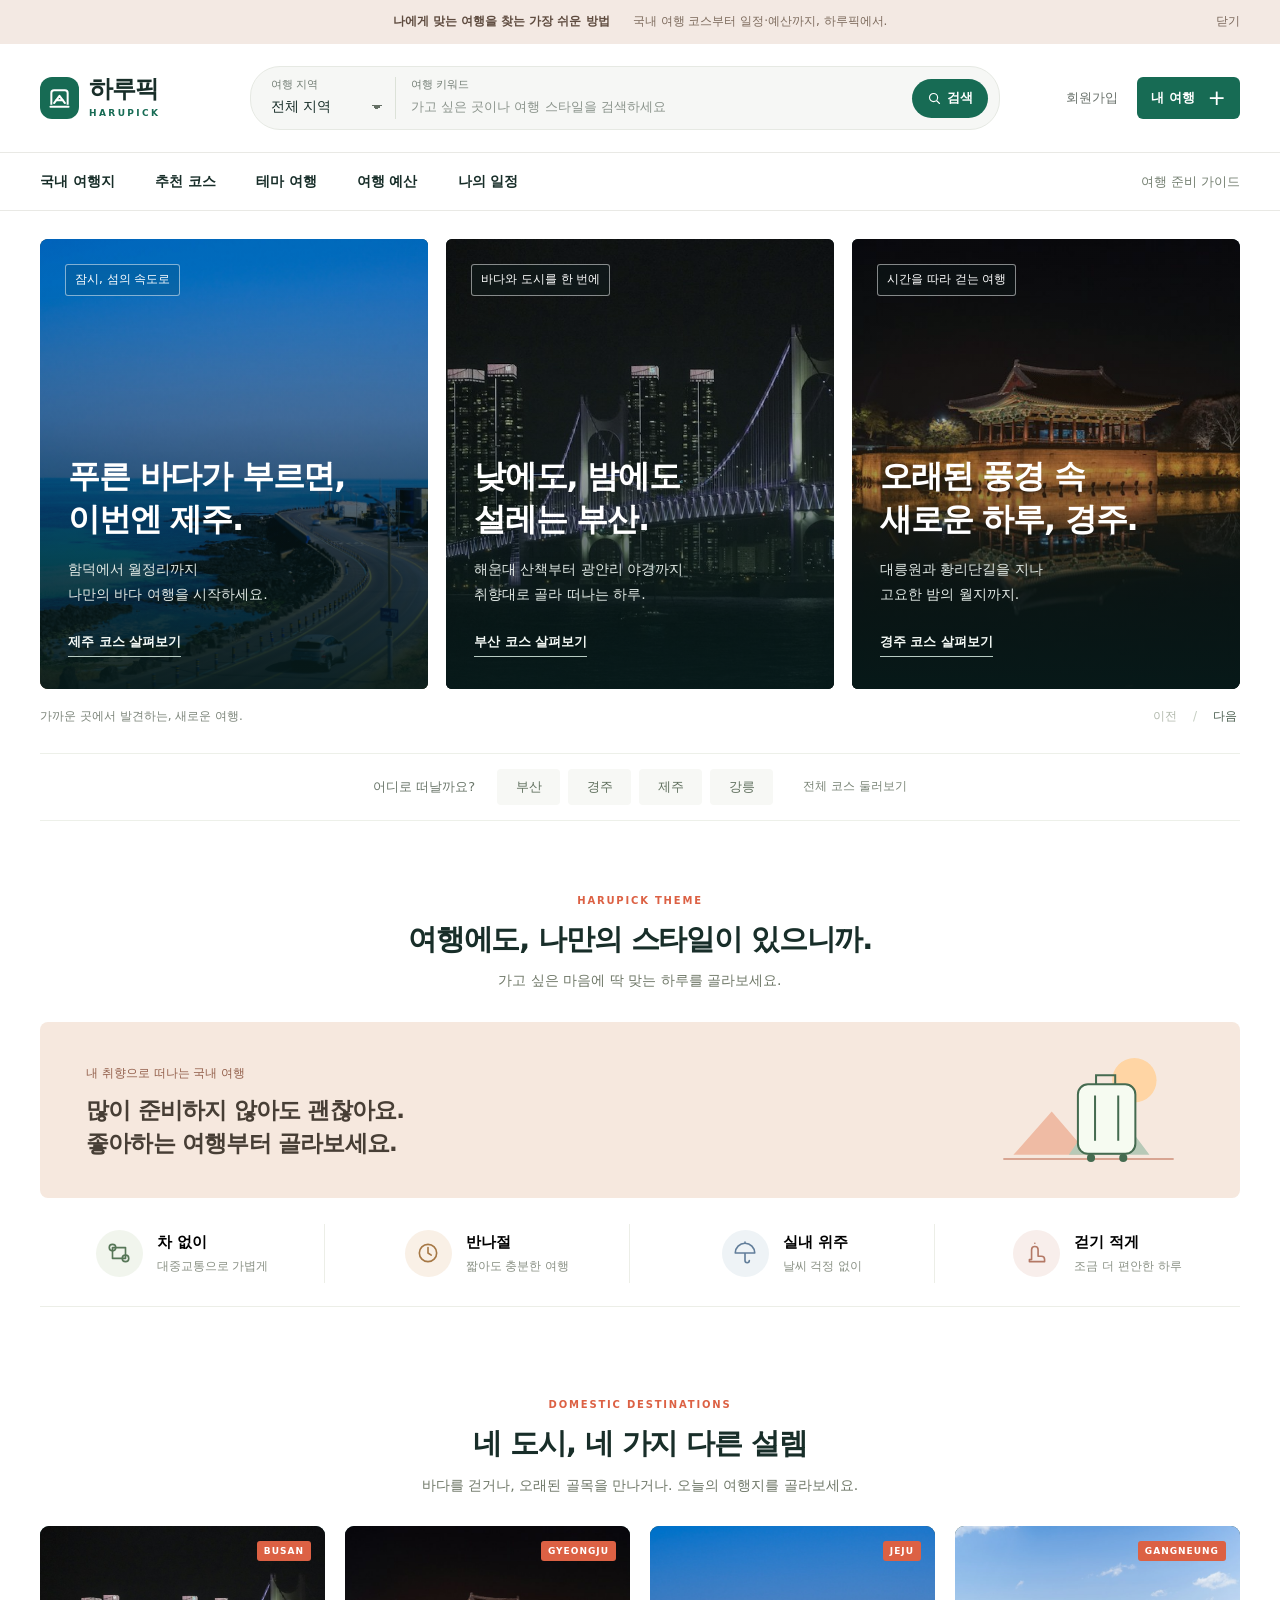
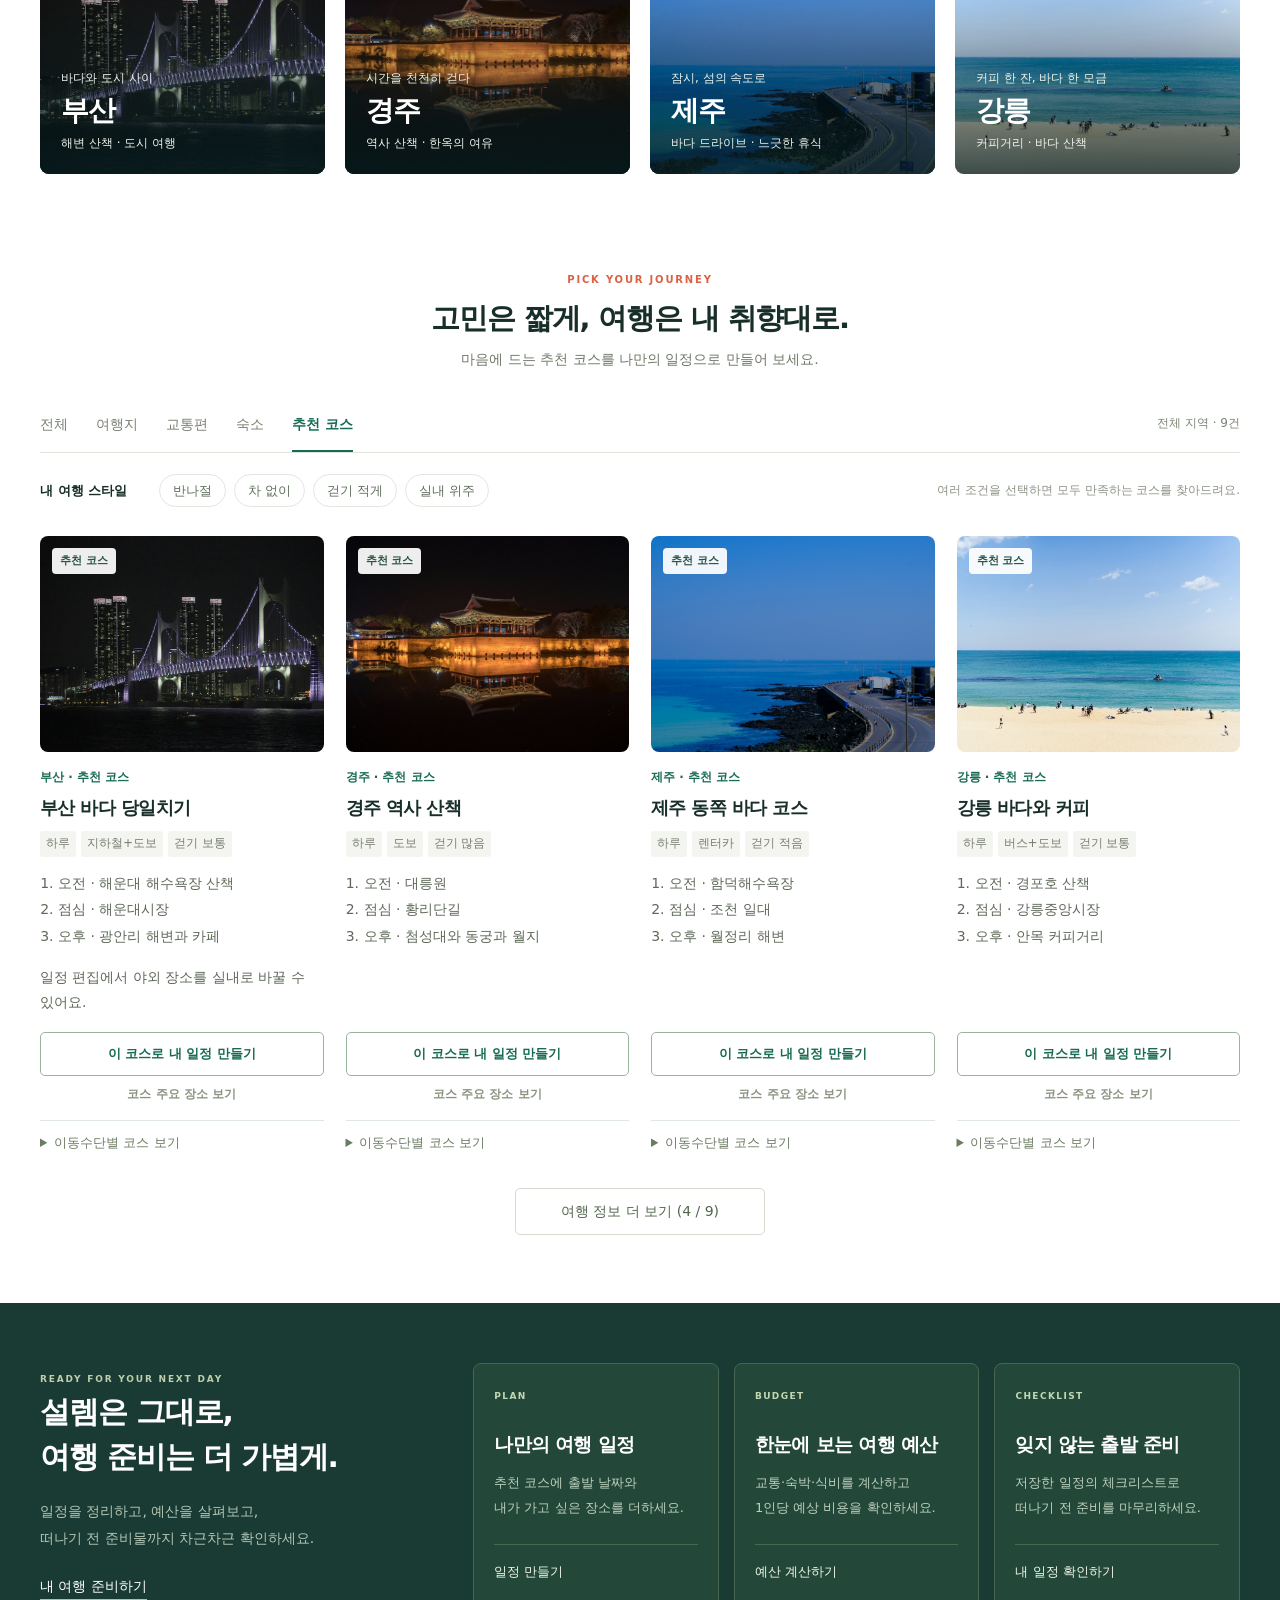
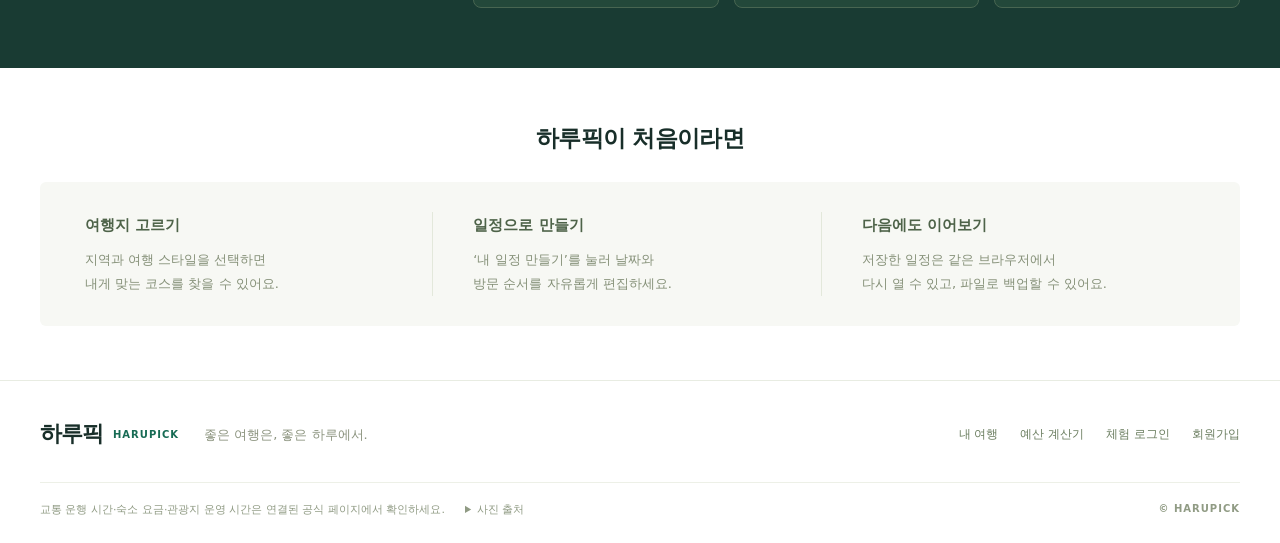
==== commit ebaf413f: "Build responsive signup form with inline validation and demo completion" ====
--- a/index.html
+++ b/index.html
@@ -16,7 +16,7 @@
 <body class="home">
 <a class="skip-link" href="#main">본문으로 바로가기</a>
 <div class="announcement" id="announcement"><div class="shell"><p><strong>나에게 맞는 여행을 찾는 가장 쉬운 방법</strong><span>국내 여행 코스부터 일정·예산까지, 하루픽에서.</span></p><button type="button" id="close-announcement" aria-label="상단 안내 닫기">닫기</button></div></div>
-<header class="site-header"><div class="header-inner"><a class="brand" href="./index.html" aria-label="여행 하루픽 홈"><span class="brand-mark"><svg viewBox="0 0 32 32" fill="none" aria-hidden="true"><path d="M7 23V10a3 3 0 0 1 3-3h12a3 3 0 0 1 3 3v13" stroke="currentColor" stroke-width="2.2"/><path d="m10 21 6-8 6 8M12 18h8M6 25h20" stroke="currentColor" stroke-width="2.2" stroke-linecap="round" stroke-linejoin="round"/></svg></span><span class="brand-word">하루픽<small>HARUPICK</small></span></a><div class="catalog-search" id="search"><form id="search-form" role="search" aria-label="국내 여행 검색"><label for="region"><span>여행 지역</span><select id="region"><option value="">전체 지역</option><option>부산</option><option>경주</option><option>제주</option><option>강릉</option></select></label><label for="keyword"><span>여행 키워드</span><input id="keyword" type="search" placeholder="가고 싶은 곳이나 여행 스타일을 검색하세요" autocomplete="off"></label><button class="primary search-submit" type="submit"><svg viewBox="0 0 24 24" fill="none" aria-hidden="true"><circle cx="10.5" cy="10.5" r="6.5" stroke="currentColor" stroke-width="1.8"/><path d="m16 16 4 4" stroke="currentColor" stroke-width="1.8" stroke-linecap="round"/></svg>검색</button></form></div><div class="header-account"><a href="./login.html">체험 로그인</a><a class="header-trip" href="./my-trip.html">내 여행 <span aria-hidden="true">+</span></a></div></div></header>
+<header class="site-header"><div class="header-inner"><a class="brand" href="./index.html" aria-label="여행 하루픽 홈"><span class="brand-mark"><svg viewBox="0 0 32 32" fill="none" aria-hidden="true"><path d="M7 23V10a3 3 0 0 1 3-3h12a3 3 0 0 1 3 3v13" stroke="currentColor" stroke-width="2.2"/><path d="m10 21 6-8 6 8M12 18h8M6 25h20" stroke="currentColor" stroke-width="2.2" stroke-linecap="round" stroke-linejoin="round"/></svg></span><span class="brand-word">하루픽<small>HARUPICK</small></span></a><div class="catalog-search" id="search"><form id="search-form" role="search" aria-label="국내 여행 검색"><label for="region"><span>여행 지역</span><select id="region"><option value="">전체 지역</option><option>부산</option><option>경주</option><option>제주</option><option>강릉</option></select></label><label for="keyword"><span>여행 키워드</span><input id="keyword" type="search" placeholder="가고 싶은 곳이나 여행 스타일을 검색하세요" autocomplete="off"></label><button class="primary search-submit" type="submit"><svg viewBox="0 0 24 24" fill="none" aria-hidden="true"><circle cx="10.5" cy="10.5" r="6.5" stroke="currentColor" stroke-width="1.8"/><path d="m16 16 4 4" stroke="currentColor" stroke-width="1.8" stroke-linecap="round"/></svg>검색</button></form></div><div class="header-account"><a href="./signup.html">회원가입</a><a class="header-trip" href="./my-trip.html">내 여행 <span aria-hidden="true">+</span></a></div></div></header>
 <nav class="catalog-nav" aria-label="주 메뉴"><div class="shell"><div class="catalog-menu"><a href="#destinations">국내 여행지</a><a href="#results" id="course-nav">추천 코스</a><a href="#themes">테마 여행</a><a href="./budget.html">여행 예산</a><a href="./my-trip.html">나의 일정</a></div><a class="nav-guide" href="#travel-tools">여행 준비 가이드</a></div></nav>
 <main id="main">
 <section class="catalog-hero shell" aria-labelledby="hero-title"><h1 id="hero-title" class="sr-only">나에게 맞는 국내 여행, 하루픽</h1><div class="poster-viewport" id="poster-viewport" role="group" aria-roledescription="캐러셀" aria-label="지역별 추천 여행" tabindex="0"><button class="travel-poster poster-jeju" type="button" data-city="제주" aria-label="제주 여행 코스 보기"><img src="./assets/jeju.jpg" alt="제주 애월의 푸른 바다와 해안도로" width="800" height="1100" fetchpriority="high"><span class="poster-tag">잠시, 섬의 속도로</span><span class="poster-copy"><strong>푸른 바다가 부르면,<br>이번엔 제주.</strong><span>함덕에서 월정리까지<br>나만의 바다 여행을 시작하세요.</span><span class="poster-action">제주 코스 살펴보기</span></span></button>
@@ -34,5 +34,5 @@
 <section class="explore-section" id="results" aria-labelledby="results-heading"><div class="shell"><div class="section-heading centered"><p class="eyebrow">PICK YOUR JOURNEY</p><h2 id="results-heading">고민은 짧게, 여행은 내 취향대로.</h2><p>마음에 드는 추천 코스를 나만의 일정으로 만들어 보세요.</p></div><div class="filter-row"><div class="filters" id="filters" aria-label="결과 유형"></div><p id="summary" role="status" aria-live="polite"></p></div><fieldset id="course-conditions" class="course-conditions" aria-describedby="course-condition-help"><legend>내 여행 스타일</legend><div class="course-condition-row"><div class="chips" id="course-condition-buttons"></div><button type="button" id="clear-course-conditions" class="course-condition-reset" hidden>조건 초기화</button></div><p id="course-condition-help">여러 조건을 선택하면 모두 만족하는 코스를 찾아드려요.</p></fieldset><div class="grid" id="cards"></div><div class="load-more-wrap"><button type="button" id="load-more" class="load-more" aria-controls="cards" hidden>여행 정보 더 보기</button></div><noscript><p class="empty">여행 코스를 보려면 브라우저에서 JavaScript를 켜 주세요.</p></noscript></div></section>
 <section class="travel-tools" id="travel-tools" aria-labelledby="tools-heading"><div class="shell tools-layout"><div class="tools-intro"><p class="eyebrow">READY FOR YOUR NEXT DAY</p><h2 id="tools-heading">설렘은 그대로,<br>여행 준비는 더 가볍게.</h2><p>일정을 정리하고, 예산을 살펴보고,<br>떠나기 전 준비물까지 차근차근 확인하세요.</p><a href="./my-trip.html">내 여행 준비하기</a></div><div class="tools-grid"><a href="./my-trip.html"><span class="tool-category">PLAN</span><h3>나만의 여행 일정</h3><p>추천 코스에 출발 날짜와<br>내가 가고 싶은 장소를 더하세요.</p><span class="tool-action">일정 만들기</span></a><a href="./budget.html"><span class="tool-category">BUDGET</span><h3>한눈에 보는 여행 예산</h3><p>교통·숙박·식비를 계산하고<br>1인당 예상 비용을 확인하세요.</p><span class="tool-action">예산 계산하기</span></a><a href="./my-trip.html"><span class="tool-category">CHECKLIST</span><h3>잊지 않는 출발 준비</h3><p>저장한 일정의 체크리스트로<br>떠나기 전 준비를 마무리하세요.</p><span class="tool-action">내 일정 확인하기</span></a></div></div></section><section class="planning-guide shell" aria-labelledby="guide-heading"><h2 id="guide-heading">하루픽이 처음이라면</h2><div class="guide-grid"><div><span>여행지 고르기</span><p>지역과 여행 스타일을 선택하면<br>내게 맞는 코스를 찾을 수 있어요.</p></div><div><span>일정으로 만들기</span><p>‘내 일정 만들기’를 눌러 날짜와<br>방문 순서를 자유롭게 편집하세요.</p></div><div><span>다음에도 이어보기</span><p>저장한 일정은 같은 브라우저에서<br>다시 열 수 있고, 파일로 백업할 수 있어요.</p></div></div></section>
 </main>
-<footer class="site-footer"><div class="shell"><div class="footer-top"><a class="brand footer-brand" href="./index.html">하루픽<span>HARUPICK</span></a><p>좋은 여행은, 좋은 하루에서.</p><div><a href="./my-trip.html">내 여행</a><a href="./budget.html">예산 계산기</a><a href="./login.html">체험 로그인</a></div></div><div class="footer-bottom"><p>교통 운행 시간·숙소 요금·관광지 운영 시간은 연결된 공식 페이지에서 확인하세요.</p><details><summary>사진 출처</summary><p>Unsplash · <a href="https://unsplash.com/photos/8ARZHqosDC4" target="_blank" rel="noopener noreferrer">제주 / Finn</a> · <a href="https://unsplash.com/photos/w3drfUDUb-o" target="_blank" rel="noopener noreferrer">부산 / IRa Kang</a> · <a href="https://unsplash.com/photos/mgVMtZiOaeo" target="_blank" rel="noopener noreferrer">경주 / john ko</a> · <a href="https://unsplash.com/photos/Xl48nsx02J8" target="_blank" rel="noopener noreferrer">강릉 / sq lim</a></p></details><span>© HARUPICK</span></div></div></footer>
+<footer class="site-footer"><div class="shell"><div class="footer-top"><a class="brand footer-brand" href="./index.html">하루픽<span>HARUPICK</span></a><p>좋은 여행은, 좋은 하루에서.</p><div><a href="./my-trip.html">내 여행</a><a href="./budget.html">예산 계산기</a><a href="./login.html">체험 로그인</a><a href="./signup.html">회원가입</a></div></div><div class="footer-bottom"><p>교통 운행 시간·숙소 요금·관광지 운영 시간은 연결된 공식 페이지에서 확인하세요.</p><details><summary>사진 출처</summary><p>Unsplash · <a href="https://unsplash.com/photos/8ARZHqosDC4" target="_blank" rel="noopener noreferrer">제주 / Finn</a> · <a href="https://unsplash.com/photos/w3drfUDUb-o" target="_blank" rel="noopener noreferrer">부산 / IRa Kang</a> · <a href="https://unsplash.com/photos/mgVMtZiOaeo" target="_blank" rel="noopener noreferrer">경주 / john ko</a> · <a href="https://unsplash.com/photos/Xl48nsx02J8" target="_blank" rel="noopener noreferrer">강릉 / sq lim</a></p></details><span>© HARUPICK</span></div></div></footer>
 </body></html>
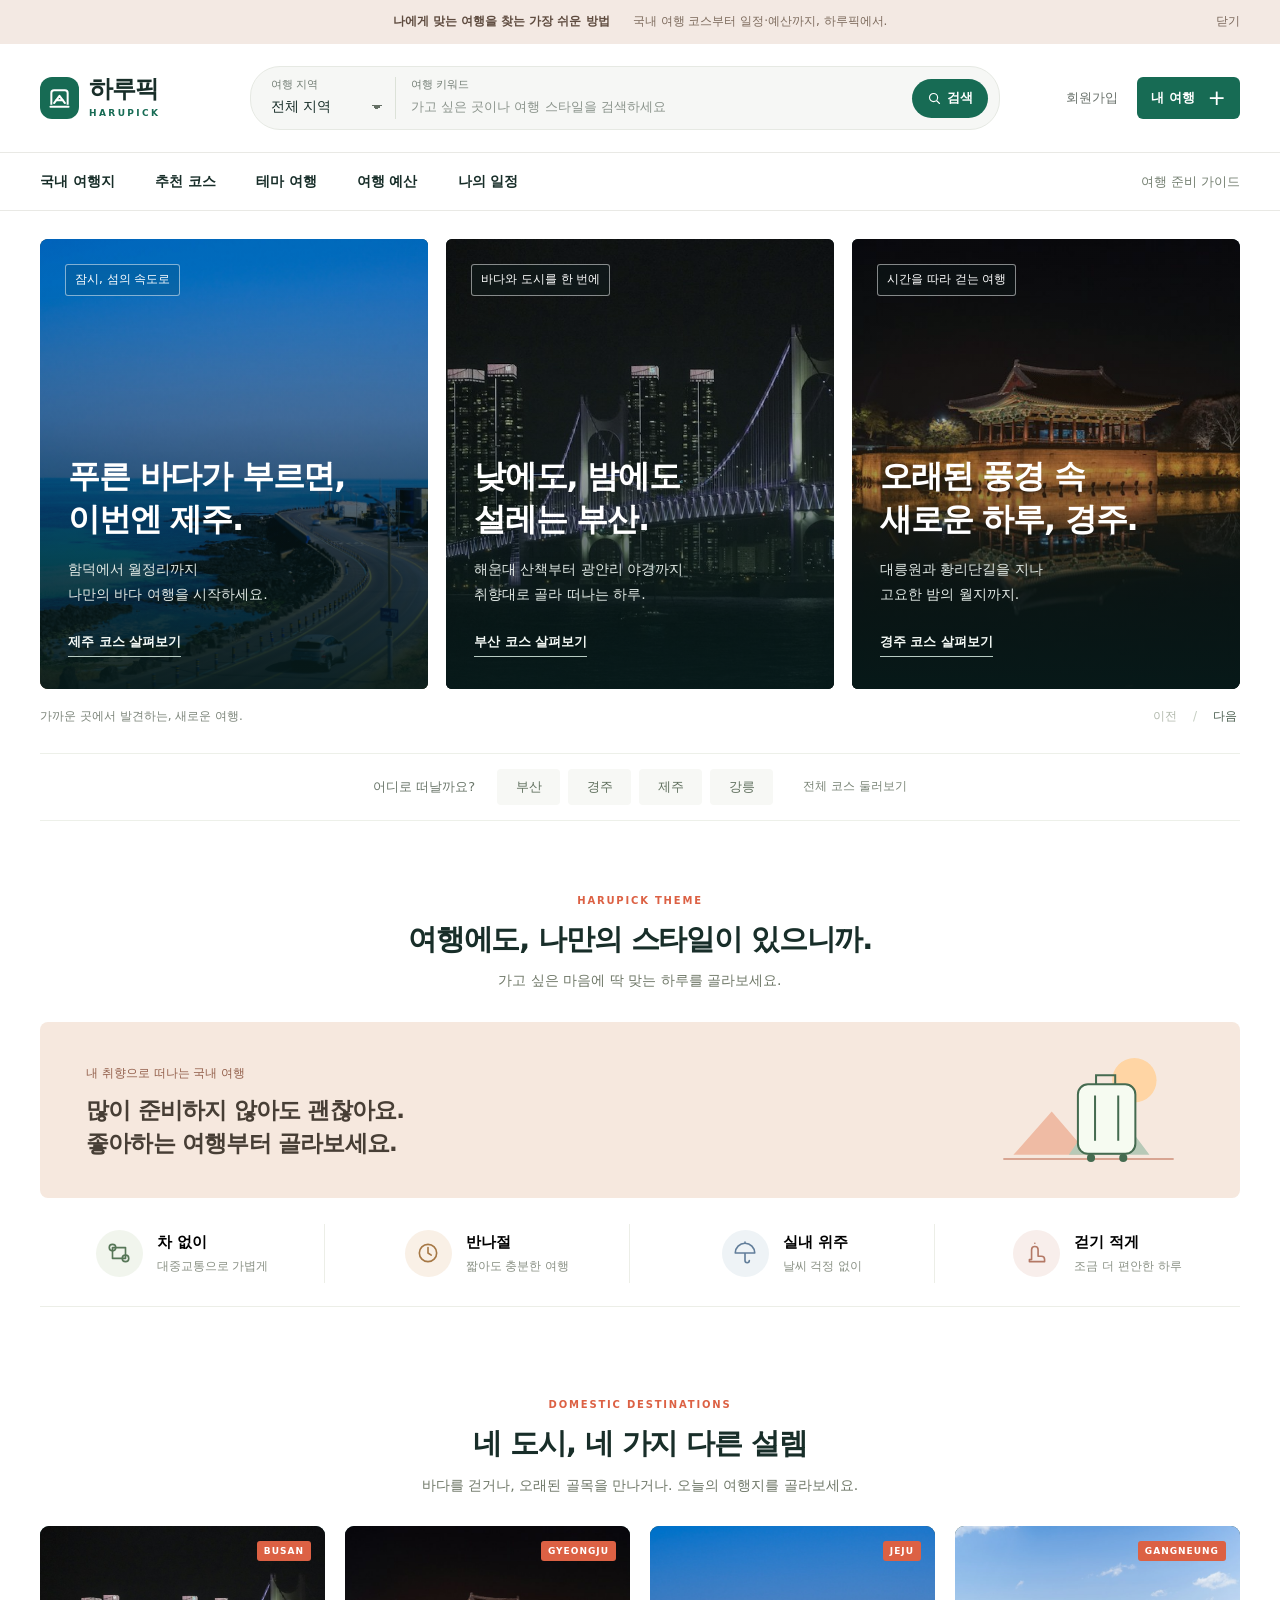
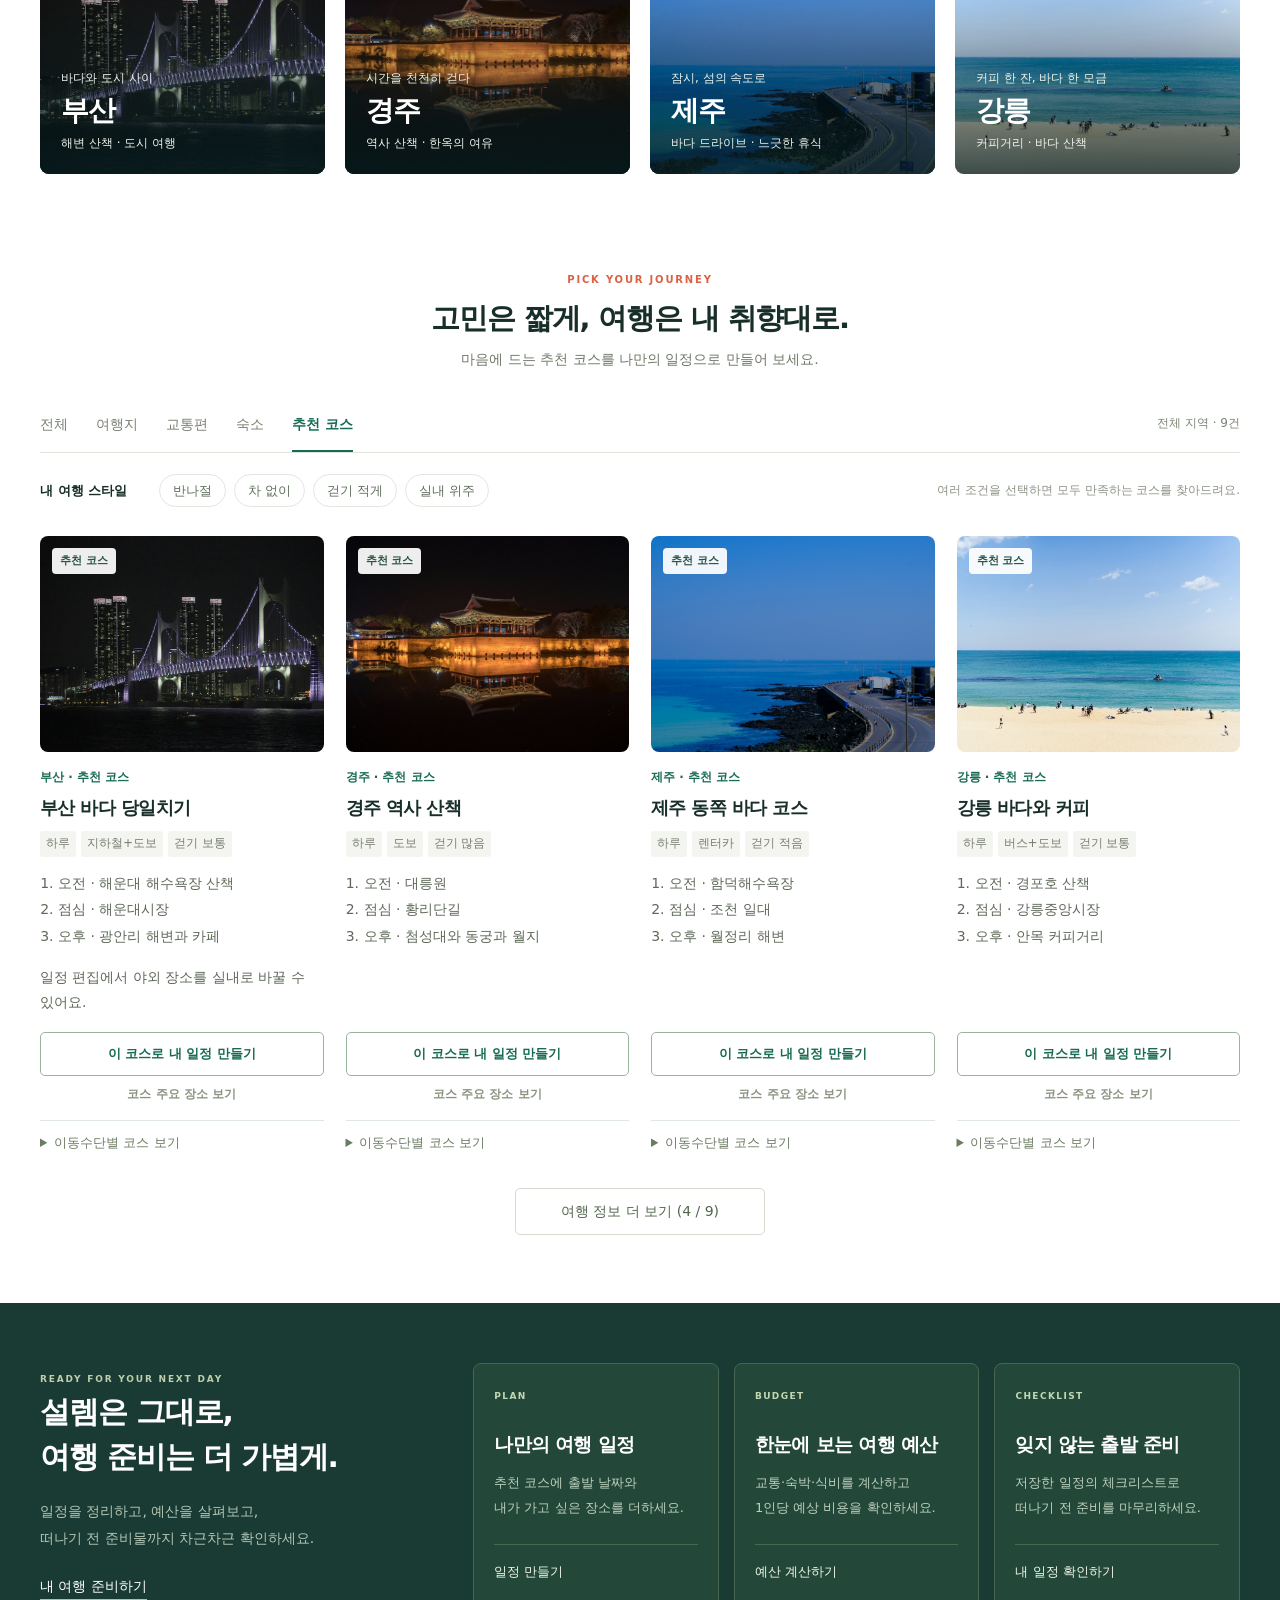
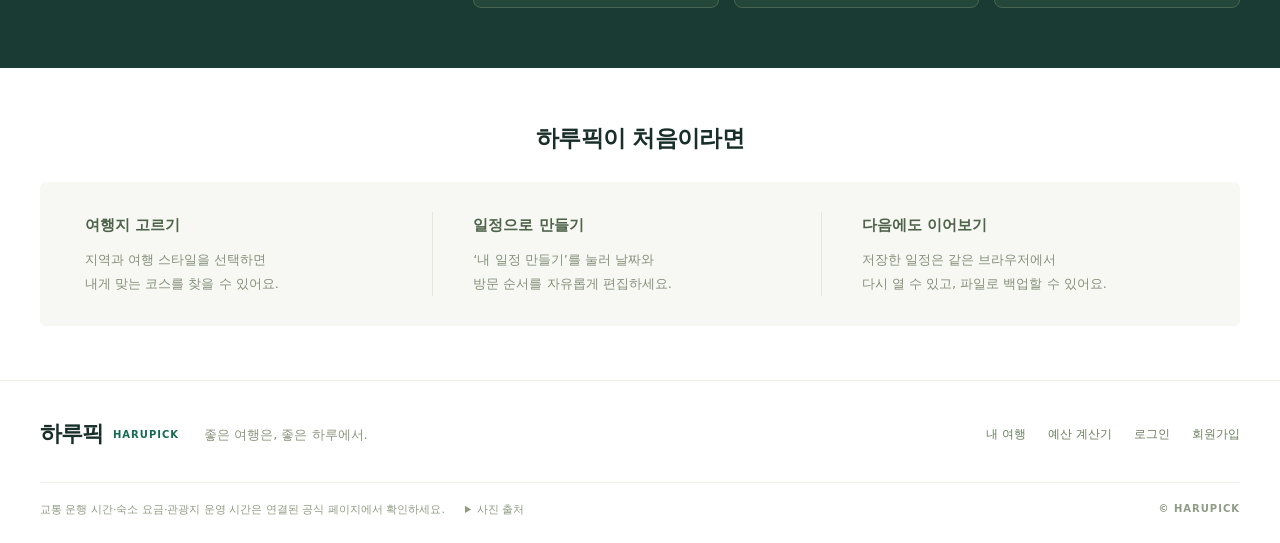
==== commit 82abaa8c: "Connect Harupick signup and member profiles to Supabase Auth" ====
--- a/index.html
+++ b/index.html
@@ -34,5 +34,5 @@
 <section class="explore-section" id="results" aria-labelledby="results-heading"><div class="shell"><div class="section-heading centered"><p class="eyebrow">PICK YOUR JOURNEY</p><h2 id="results-heading">고민은 짧게, 여행은 내 취향대로.</h2><p>마음에 드는 추천 코스를 나만의 일정으로 만들어 보세요.</p></div><div class="filter-row"><div class="filters" id="filters" aria-label="결과 유형"></div><p id="summary" role="status" aria-live="polite"></p></div><fieldset id="course-conditions" class="course-conditions" aria-describedby="course-condition-help"><legend>내 여행 스타일</legend><div class="course-condition-row"><div class="chips" id="course-condition-buttons"></div><button type="button" id="clear-course-conditions" class="course-condition-reset" hidden>조건 초기화</button></div><p id="course-condition-help">여러 조건을 선택하면 모두 만족하는 코스를 찾아드려요.</p></fieldset><div class="grid" id="cards"></div><div class="load-more-wrap"><button type="button" id="load-more" class="load-more" aria-controls="cards" hidden>여행 정보 더 보기</button></div><noscript><p class="empty">여행 코스를 보려면 브라우저에서 JavaScript를 켜 주세요.</p></noscript></div></section>
 <section class="travel-tools" id="travel-tools" aria-labelledby="tools-heading"><div class="shell tools-layout"><div class="tools-intro"><p class="eyebrow">READY FOR YOUR NEXT DAY</p><h2 id="tools-heading">설렘은 그대로,<br>여행 준비는 더 가볍게.</h2><p>일정을 정리하고, 예산을 살펴보고,<br>떠나기 전 준비물까지 차근차근 확인하세요.</p><a href="./my-trip.html">내 여행 준비하기</a></div><div class="tools-grid"><a href="./my-trip.html"><span class="tool-category">PLAN</span><h3>나만의 여행 일정</h3><p>추천 코스에 출발 날짜와<br>내가 가고 싶은 장소를 더하세요.</p><span class="tool-action">일정 만들기</span></a><a href="./budget.html"><span class="tool-category">BUDGET</span><h3>한눈에 보는 여행 예산</h3><p>교통·숙박·식비를 계산하고<br>1인당 예상 비용을 확인하세요.</p><span class="tool-action">예산 계산하기</span></a><a href="./my-trip.html"><span class="tool-category">CHECKLIST</span><h3>잊지 않는 출발 준비</h3><p>저장한 일정의 체크리스트로<br>떠나기 전 준비를 마무리하세요.</p><span class="tool-action">내 일정 확인하기</span></a></div></div></section><section class="planning-guide shell" aria-labelledby="guide-heading"><h2 id="guide-heading">하루픽이 처음이라면</h2><div class="guide-grid"><div><span>여행지 고르기</span><p>지역과 여행 스타일을 선택하면<br>내게 맞는 코스를 찾을 수 있어요.</p></div><div><span>일정으로 만들기</span><p>‘내 일정 만들기’를 눌러 날짜와<br>방문 순서를 자유롭게 편집하세요.</p></div><div><span>다음에도 이어보기</span><p>저장한 일정은 같은 브라우저에서<br>다시 열 수 있고, 파일로 백업할 수 있어요.</p></div></div></section>
 </main>
-<footer class="site-footer"><div class="shell"><div class="footer-top"><a class="brand footer-brand" href="./index.html">하루픽<span>HARUPICK</span></a><p>좋은 여행은, 좋은 하루에서.</p><div><a href="./my-trip.html">내 여행</a><a href="./budget.html">예산 계산기</a><a href="./login.html">체험 로그인</a><a href="./signup.html">회원가입</a></div></div><div class="footer-bottom"><p>교통 운행 시간·숙소 요금·관광지 운영 시간은 연결된 공식 페이지에서 확인하세요.</p><details><summary>사진 출처</summary><p>Unsplash · <a href="https://unsplash.com/photos/8ARZHqosDC4" target="_blank" rel="noopener noreferrer">제주 / Finn</a> · <a href="https://unsplash.com/photos/w3drfUDUb-o" target="_blank" rel="noopener noreferrer">부산 / IRa Kang</a> · <a href="https://unsplash.com/photos/mgVMtZiOaeo" target="_blank" rel="noopener noreferrer">경주 / john ko</a> · <a href="https://unsplash.com/photos/Xl48nsx02J8" target="_blank" rel="noopener noreferrer">강릉 / sq lim</a></p></details><span>© HARUPICK</span></div></div></footer>
+<footer class="site-footer"><div class="shell"><div class="footer-top"><a class="brand footer-brand" href="./index.html">하루픽<span>HARUPICK</span></a><p>좋은 여행은, 좋은 하루에서.</p><div><a href="./my-trip.html">내 여행</a><a href="./budget.html">예산 계산기</a><a href="./login.html">로그인</a><a href="./signup.html">회원가입</a></div></div><div class="footer-bottom"><p>교통 운행 시간·숙소 요금·관광지 운영 시간은 연결된 공식 페이지에서 확인하세요.</p><details><summary>사진 출처</summary><p>Unsplash · <a href="https://unsplash.com/photos/8ARZHqosDC4" target="_blank" rel="noopener noreferrer">제주 / Finn</a> · <a href="https://unsplash.com/photos/w3drfUDUb-o" target="_blank" rel="noopener noreferrer">부산 / IRa Kang</a> · <a href="https://unsplash.com/photos/mgVMtZiOaeo" target="_blank" rel="noopener noreferrer">경주 / john ko</a> · <a href="https://unsplash.com/photos/Xl48nsx02J8" target="_blank" rel="noopener noreferrer">강릉 / sq lim</a></p></details><span>© HARUPICK</span></div></div></footer>
 </body></html>
